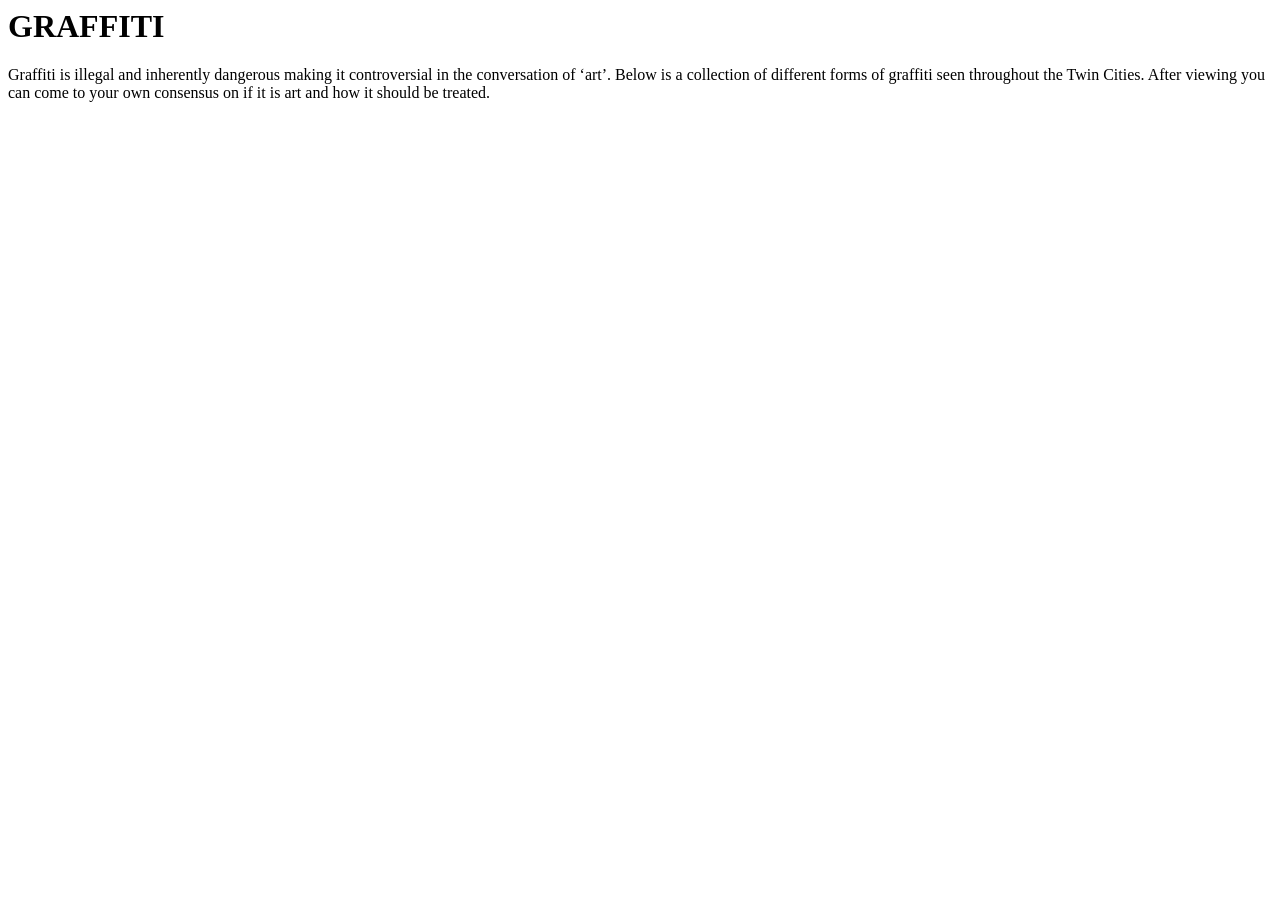
==== Graffiti.html @ 14308a3b "Adjusting title" ====
<html>
<head>
    <title>GRAFFITI</title>
    <link rel="stylepage" href="stylepage.css">
</head>
<body>
    <div>
        <h1>GRAFFITI</h1>
        <p>
            Graffiti is illegal and inherently dangerous making it controversial in the conversation of ‘art’. Below is a collection of different forms of graffiti seen throughout the Twin Cities. After viewing you can come to your own consensus on if it is art and how it should be treated.
        </p>
    </div>

</body>





</html>
---- stylepage.css ----
@font-face {
    font-family: Acumin;
    src: url(FONTS/AcuminVariableConcept.otf);
}

h1 {
    font-size: 450px;
    font-family: Acumin;
    font-variation-settings: 'wght' 900, 'wdth' 115, 'slnt' 0;
    text-align: center;
}

.homepagetitle {
    line-height: 350px;
    padding-top: 80px;
}
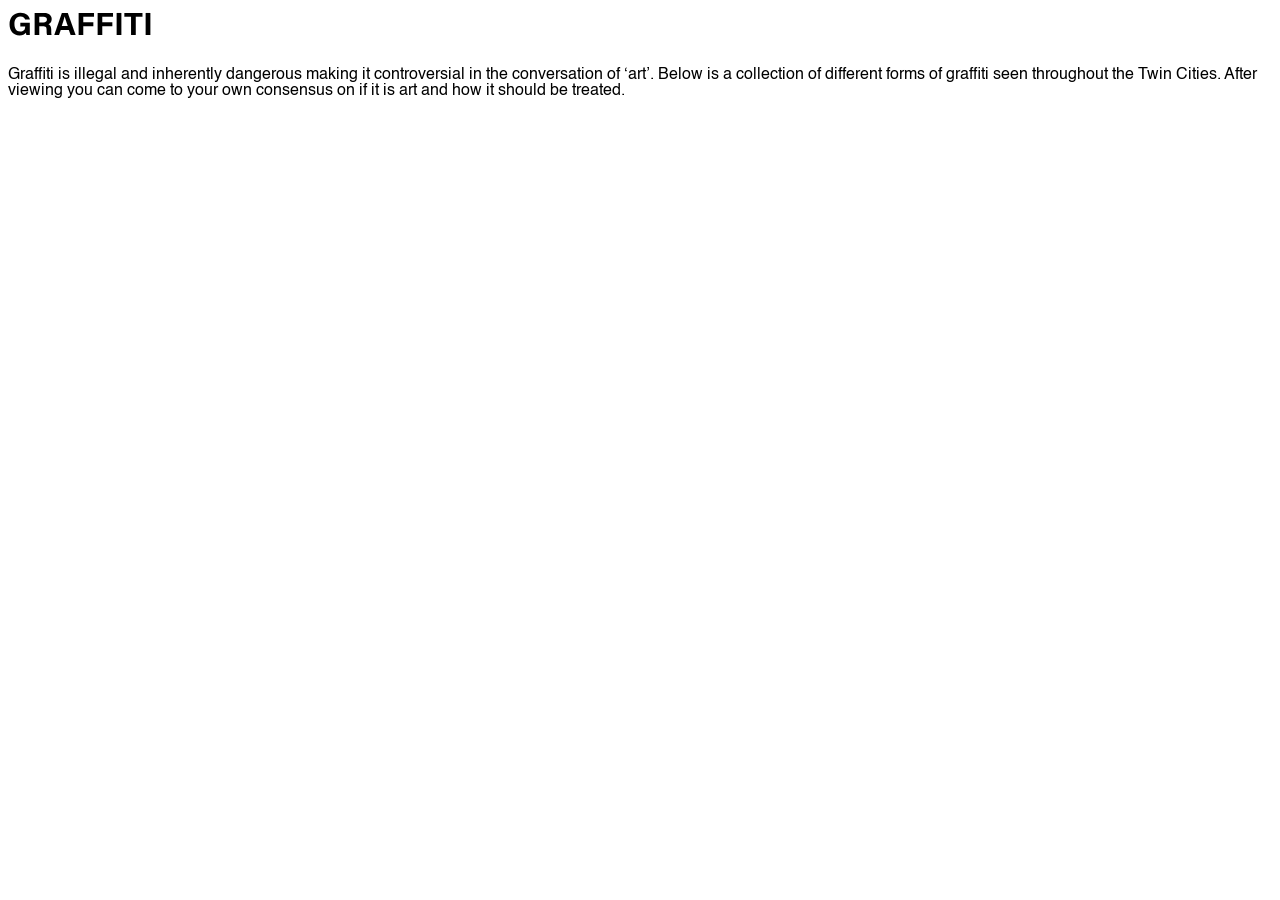
==== commit 8c237b03: "we're getting somewhere now, should probably start working on the other pages" ====
--- a/Graffiti.html
+++ b/Graffiti.html
@@ -1,7 +1,7 @@
 <html>
 <head>
     <title>GRAFFITI</title>
-    <link rel="stylepage" href="stylepage.css">
+    <link rel="stylesheet" href="stylepage.css">
 </head>
 <body>
     <div>
--- a/stylepage.css
+++ b/stylepage.css
@@ -3,14 +3,134 @@
     src: url(FONTS/AcuminVariableConcept.otf);
 }
 
-h1 {
-    font-size: 450px;
-    font-family: Acumin;
-    font-variation-settings: 'wght' 900, 'wdth' 115, 'slnt' 0;
-    text-align: center;
+@font-face {
+    font-family: Helvetica2;
+    src: url(FONTS/helvetica-255/Helvetica.ttf);
 }
 
+@font-face {
+    font-family: Helvetica3;
+    src: url(FONTS/helvetica-255/helvetica-light-587ebe5a59211.ttf);
+}
+
+
+
+
+body:hover{
+    cursor: default;
+}
+
+h1 {
+   font-family: Acumin; 
+}
 .homepagetitle {
     line-height: 350px;
     padding-top: 80px;
+    font-size: 450px;
+    font-variation-settings: 'wght' 900, 'wdth' 115, 'slnt' 0;
+    margin-left: 200px;
+    margin-right: 200px;
+    margin-bottom: -50px;
 }
+.cword:hover{
+    color: #A8E6CF;
+}
+.iword:hover{
+    color: #DCEDC1;
+}
+.tword:hover{
+    color: #FFD3B6;
+}
+.yword:hover{
+    color: #FFAAA5;
+}
+
+.artword2{
+    letter-spacing: 90px;
+}
+.aword:hover{
+    color: #A8E6CF;
+}
+.rword:hover{
+    color: #DCEDC1;
+}
+.tword2:hover{
+    color: #FFD3B6;
+}
+
+
+
+
+h2 {
+    font-family: Helvetica2;
+}
+.homepagelinks {
+    font-size: 60px;
+    letter-spacing: 10px;
+    display: flex;
+    justify-content: space-between;
+    margin-left: 250px;
+    margin-right: 190px;
+}
+.muralslink{
+    text-decoration-line: none;
+}
+.muralslink:hover{
+    color: #A8E6CF;
+}
+.graffitilink{
+    text-decoration-line: none;
+}
+.graffitilink:hover{
+    color: #FF8B94;
+}
+
+
+
+p {
+    font-family: Helvetica2;
+}
+.artword:hover{
+    color: #FFD3B6;
+    font-weight: bold;
+}
+.artword{
+    color: #DCEDC1;
+}
+.collectionword:hover{
+    color: #DCEDC1;
+    font-weight: bold;
+}
+.collectionword{
+    color: #A8E6CF;
+}
+.aroundword:hover{
+    color: #FFAAA5;
+    font-weight: bold;
+}
+.aroundword{
+    color: #FFD3B6;
+}
+.streetsword:hover{
+    color: #FF8B94;
+    font-weight: bold;
+}
+.streetsword{
+    color: #FFAAA5;
+}
+.twincitiesword:hover{
+    color: #A8E6CF;
+    font-weight: bold;
+}
+.twincitiesword{
+    color: #FF8B94;
+}
+.homepagetype {
+    text-align: center;
+    font-size: 80px;
+    max-width: 1000px;
+    letter-spacing: 5px;
+    margin-left: auto;
+    margin-right: auto;
+    padding-top: 200px;
+}
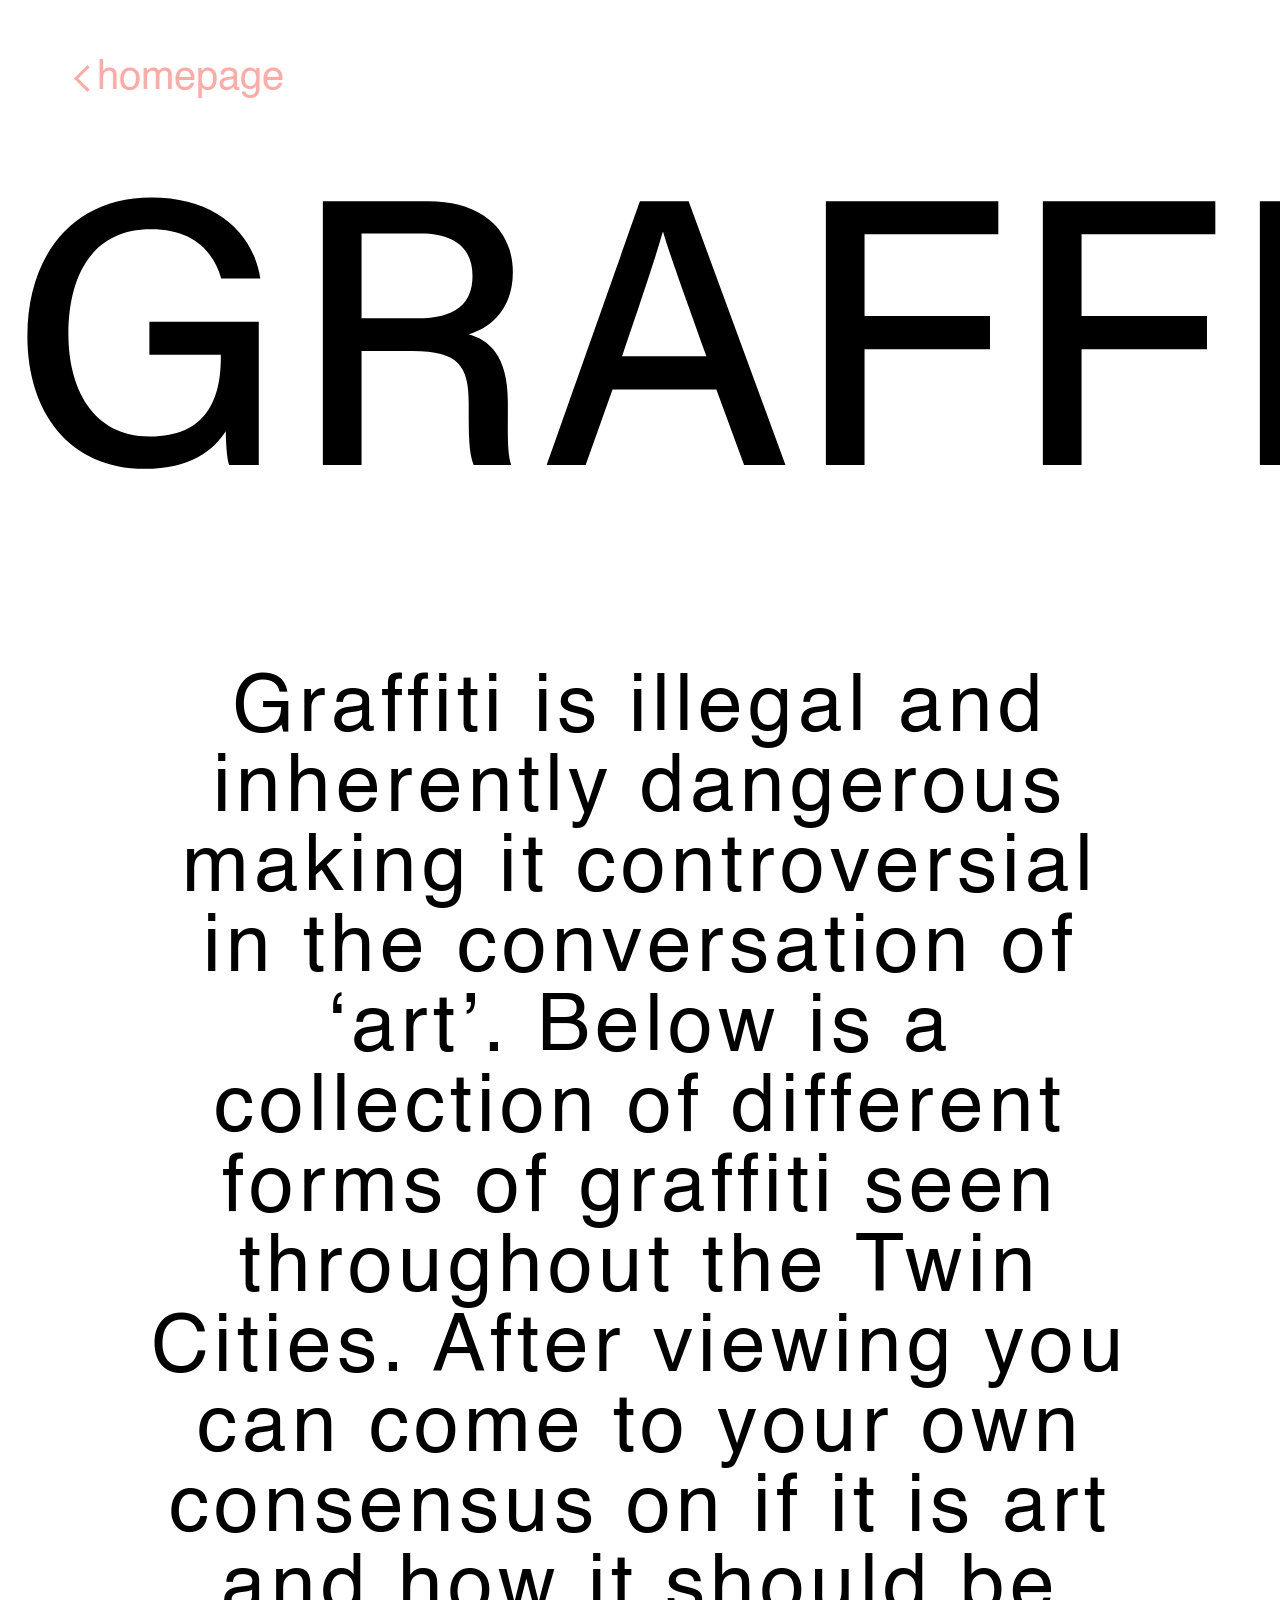
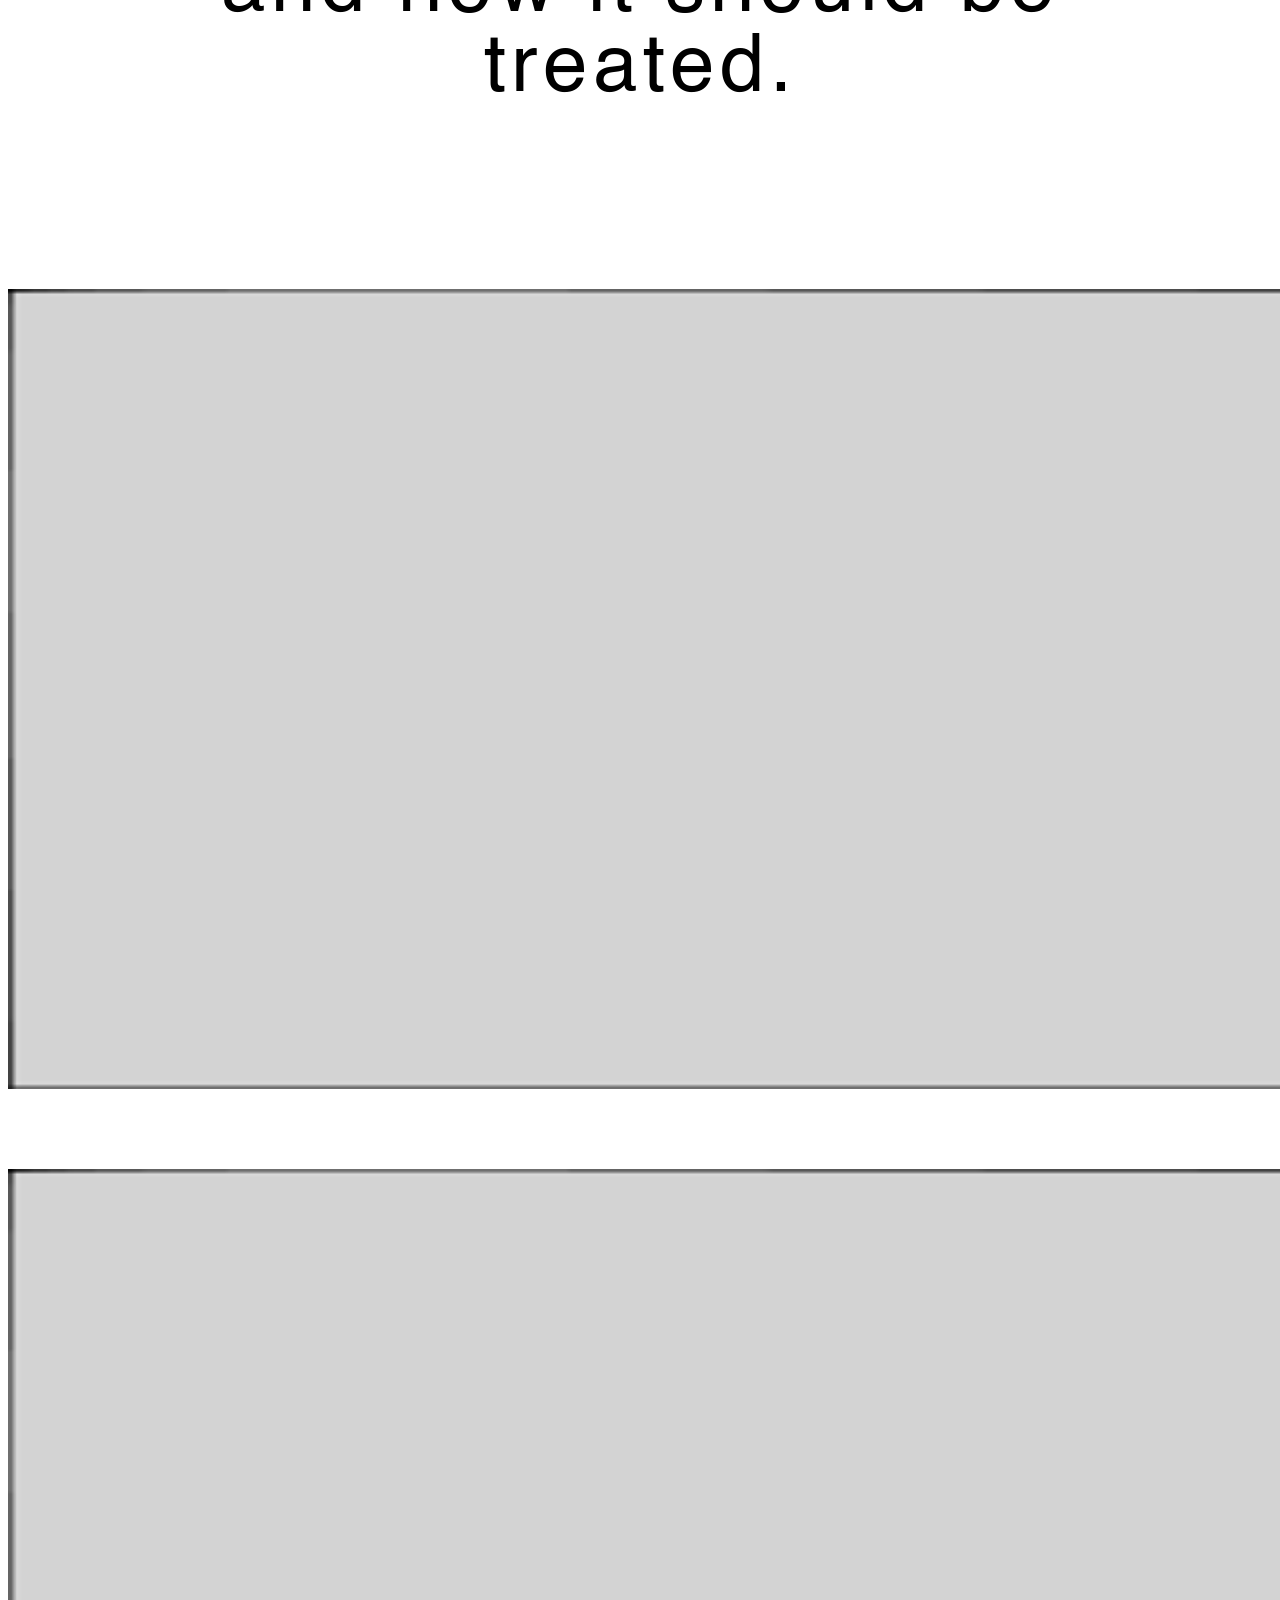
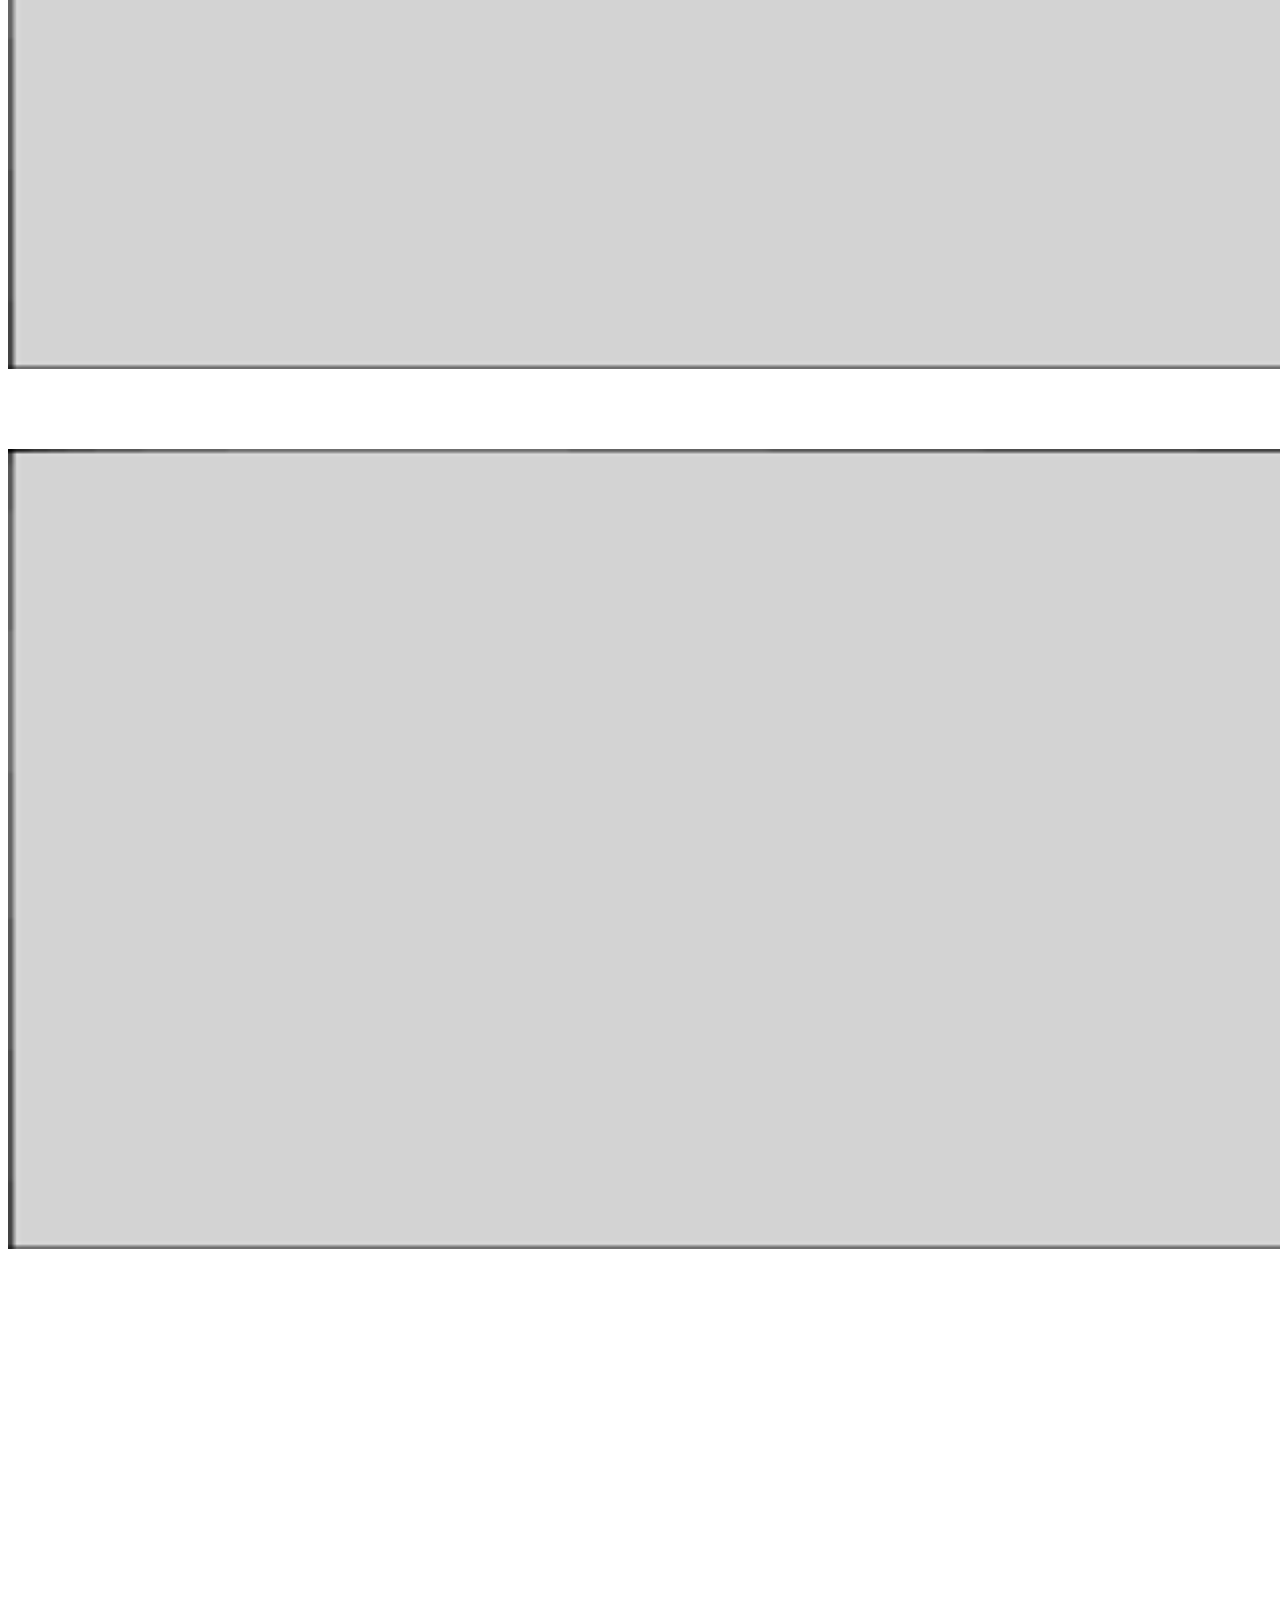
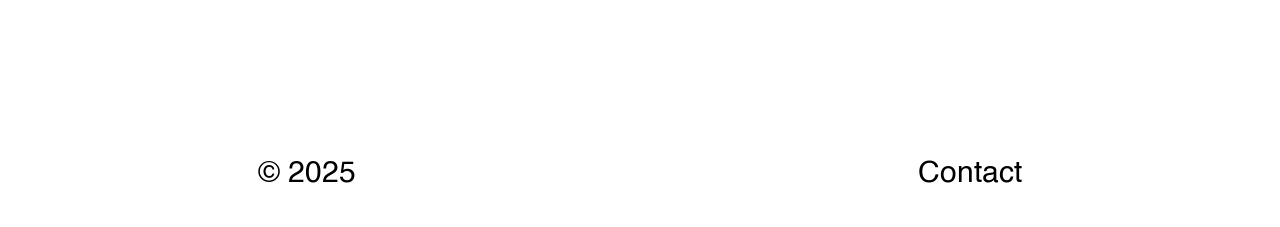
==== commit a32b0bcc: "creating the graffiti page" ====
--- a/Graffiti.html
+++ b/Graffiti.html
@@ -4,13 +4,32 @@
     <link rel="stylesheet" href="stylepage.css">
 </head>
 <body>
-    <div>
-        <h1>GRAFFITI</h1>
-        <p>
+    <section>
+        <di>
+            <a class="home" href="file:///Applications/Projects/2025%20Classes/INTERACTION%20DESIGN/WEBSITE%201/WEBSITE-1/Homepage.html"><i class="arrow"></i>homepage</a>
+        </di>
+        <div>
+            <h1 class="graffitititle">GRAFFITI</h1>
+        </div>
+        <div>
+            <p class="graffititext">
             Graffiti is illegal and inherently dangerous making it controversial in the conversation of ‘art’. Below is a collection of different forms of graffiti seen throughout the Twin Cities. After viewing you can come to your own consensus on if it is art and how it should be treated.
-        </p>
-    </div>
-
+            </p>
+        </div>
+    </section>
+    <section>
+        <div>
+            <img class="graffitiimage" src="MURAL ASSESTS/placeholder_image.png" alt="placeholder_image">
+        </div>
+        <div>
+            <img class="graffitiimage" src="MURAL ASSESTS/placeholder_image.png" alt="placeholder_image">
+        </div><div>
+            <img class="graffitiimage" src="MURAL ASSESTS/placeholder_image.png" alt="placeholder_image">
+        </div>
+    </section>
+    <footer>
+        <p>© 2025</p><a class="footerlink" href="mailto:coll1444@d.umn.edu">Contact</a>
+    </footer>
 </body>
 
 
--- a/stylepage.css
+++ b/stylepage.css
@@ -19,6 +19,21 @@
 body:hover{
     cursor: default;
 }
+.bodyimage{
+    background-image: url(OTHER\ ASSESTS/skyline.svg);
+    background-repeat: no-repeat;
+    background-position: center;
+    background-attachment: fixed;
+    background-size:cover;
+    opacity: 90%;
+}
+
+.muralssection{
+    padding-top: 0px;
+}
+
+
+
 
 h1 {
    font-family: Acumin; 
@@ -59,6 +74,25 @@
 }
 
 
+.muralstitle{
+    font-size: 400px;
+    font-variation-settings: 'wght'500;
+    text-align: center;
+    margin-top: 50px;
+    margin-bottom: -15px;
+}
+
+.graffitititle{
+    font-size: 380px;
+    font-variation-settings: 'wght'500;
+    text-align: center;
+    margin-top: 50px;
+    margin-bottom: -15px;
+}
+
+
+
+
 
 
 h2 {
@@ -74,12 +108,14 @@
 }
 .muralslink{
     text-decoration-line: none;
+    color: black;
 }
 .muralslink:hover{
     color: #A8E6CF;
 }
 .graffitilink{
     text-decoration-line: none;
+    color: black;
 }
 .graffitilink:hover{
     color: #FF8B94;
@@ -134,3 +170,125 @@
     margin-right: auto;
     padding-top: 200px;
 }
+
+
+.muralstext{
+    text-align: center;
+    font-size: 80px;
+    max-width: 1000px;
+    letter-spacing: 5px;
+    margin-left: auto;
+    margin-right: auto;
+    padding-bottom: 100px;
+}
+
+.graffititext{
+    text-align: center;
+    font-size: 80px;
+    max-width: 1000px;
+    letter-spacing: 5px;
+    margin-left: auto;
+    margin-right: auto;
+    padding-bottom: 100px;
+}
+
+
+
+
+footer{
+    font-family: Helvetic2;
+    display: flex;
+    justify-content: space-between;
+    font-size: 30px;
+    margin-left: 250px;
+    margin-right: 250px;
+    padding-top: 400px;
+    padding-bottom: -10px;
+    align-items: baseline;
+}
+
+a{
+    font-family: Helvetica2;
+}
+
+
+.footerlink{
+    text-decoration: none;
+    color: black;
+}
+.footerlink:hover{
+    color: #FF8B94;
+    font-weight: bolder;
+}
+
+.home{
+    text-decoration: none;
+    color: #FFAAA5;
+    margin-left: 70px;
+    padding-top: 50px;
+    font-size: 40px;
+    display: flex;
+    align-items: center;
+}
+.home:hover{
+    color: #A8E6CF;
+    font-weight: bold;
+}
+
+.arrow {
+    border: solid #FFAAA5;
+    border-width: 0 3px 3px 0;
+    display:inline-block;
+    padding: 8px;
+    transform: rotate(135deg);
+    -webkit-transform: rotate(135deg);
+  }
+  .arrow:hover{
+    color: #A8E6CF;
+  }
+
+
+
+
+.muralimage1{
+    width: 787.5px;
+    height: 787.5px;
+    margin-left: 70px;
+  }
+
+.graffitiimage{
+    width: 1300px;
+    height: 800px;
+    margin-left: auto;
+    margin-right: auto;
+    display: block;
+    padding-bottom: 80px;
+}
+
+
+
+.muralslayout{
+    display: flex;
+    gap: 200px;
+    align-items: center;
+    margin-bottom: 0px;
+    padding-top: 0px;
+}
+.muraltext1{
+    font-size: 40px;
+}
+.muraltext2{
+    font-size: 40px;
+    margin-left: 300px;
+}
+.muralimage2{
+    width: 787.5px;
+    height: 787.5px;
+  }
+  .muralslayout2{
+    display: flex;
+    gap: 400px;
+    align-items: center;
+    margin-bottom: 50px;
+    padding-top: 50px;
+}
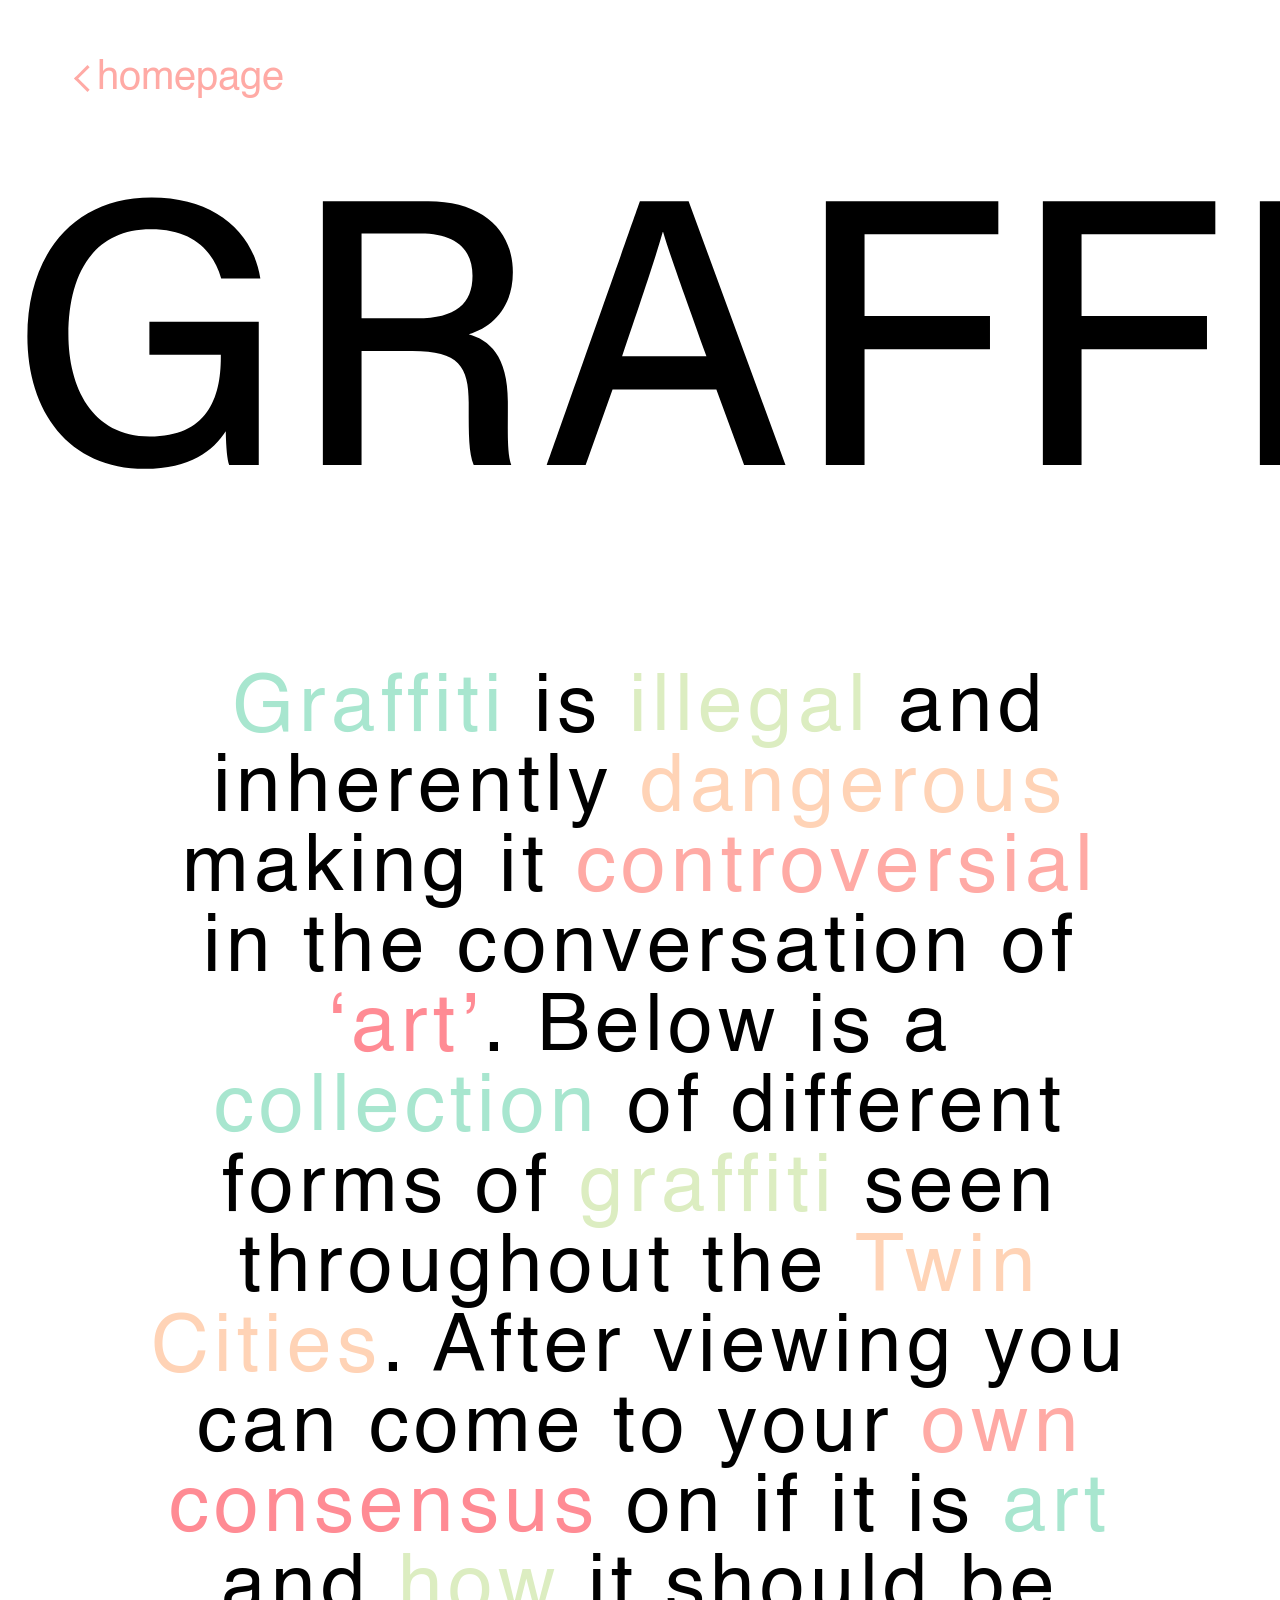
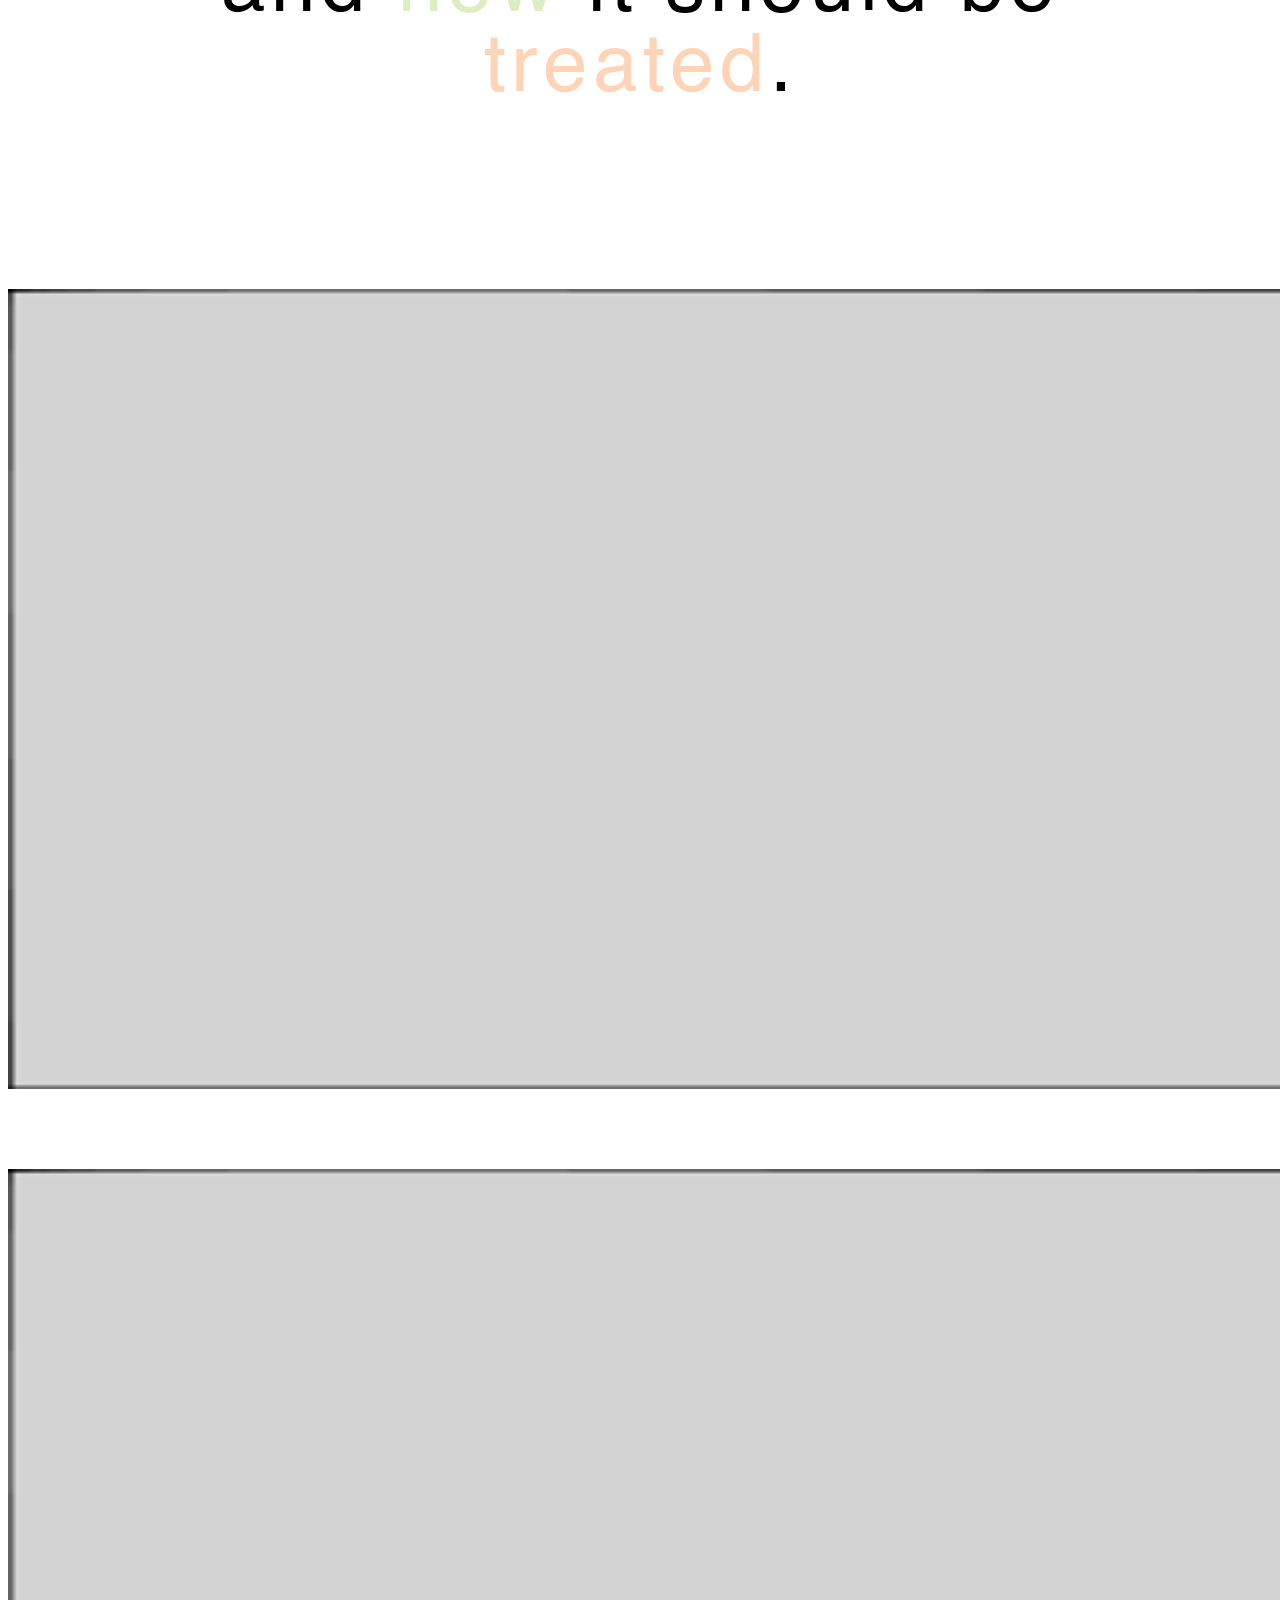
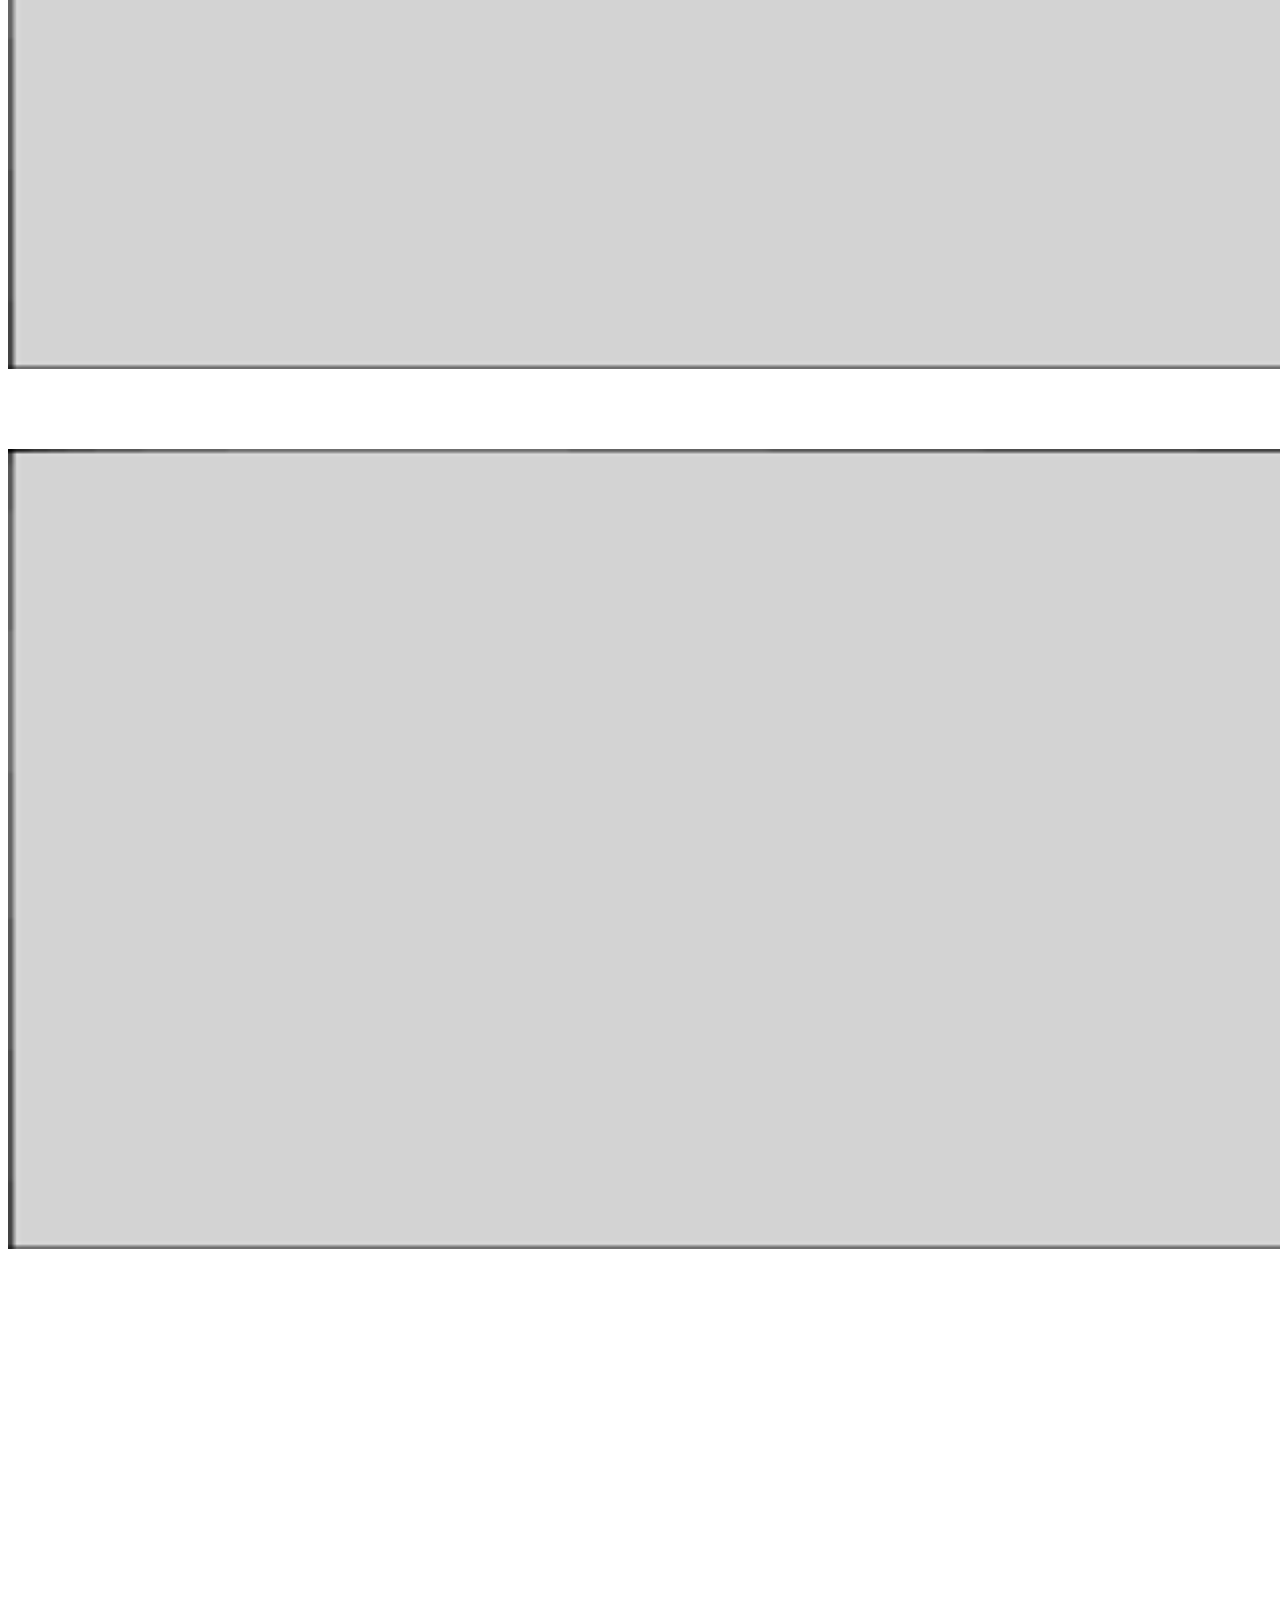
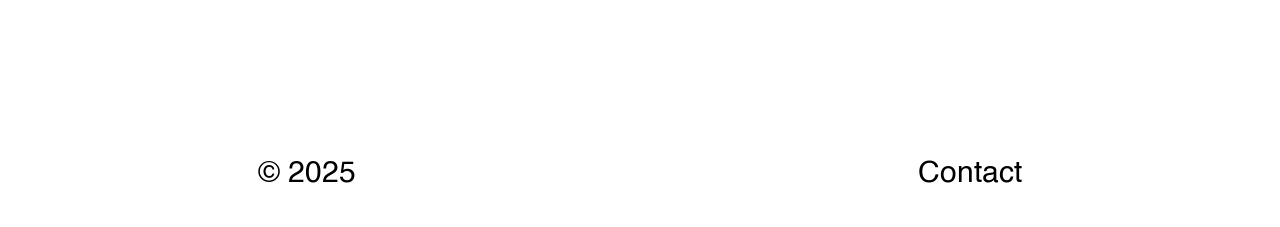
==== commit 52899899: "Effects adding text effects to mural and graffiti pages" ====
--- a/Graffiti.html
+++ b/Graffiti.html
@@ -9,11 +9,11 @@
             <a class="home" href="file:///Applications/Projects/2025%20Classes/INTERACTION%20DESIGN/WEBSITE%201/WEBSITE-1/Homepage.html"><i class="arrow"></i>homepage</a>
         </di>
         <div>
-            <h1 class="graffitititle">GRAFFITI</h1>
+            <h1 class="graffitititle"><span class="Gletter2">G</span><span class="Rletter2">R</span><span class="Aletter2">A</span><span class="Fletter2">F</span><span class="Fletter3">F</span><span class="Iletter2">I</span><span class="Tletter2">T</span><span class="Iletter3">I</span></h1>
         </div>
         <div>
             <p class="graffititext">
-            Graffiti is illegal and inherently dangerous making it controversial in the conversation of ‘art’. Below is a collection of different forms of graffiti seen throughout the Twin Cities. After viewing you can come to your own consensus on if it is art and how it should be treated.
+            <span class="graffitiword">Graffiti</span> is <span class="illegalword">illegal</span> and inherently <span class="dangerousword">dangerous</span> making it <span class="controversialword">controversial</span> in the conversation of <span class="artword3">‘art’</span>. Below is a <span class="collectionword2">collection</span> of different forms of <span class="graffitiword2">graffiti</span> seen throughout the <span class="tiwncitiesword3">Twin Cities</span>. After viewing you can come to your <span class="ownword">own</span> <span class="consensusword">consensus</span> on if it is <span class="artword4">art</span> and <span class="howword">how</span> it should be <span class="treatedword">treated</span>.
             </p>
         </div>
     </section>
--- a/stylepage.css
+++ b/stylepage.css
@@ -81,6 +81,24 @@
     margin-top: 50px;
     margin-bottom: -15px;
 }
+.Mletter:hover{
+    color: #A8E6CF;
+}
+.Uletter:hover{
+    color: #DCEDC1;
+}
+.Rletter:hover{
+    color: #FFD3B6;
+}
+.Aletter:hover{
+    color: #FFAAA5;
+}
+.Lletter:hover{
+    color: #FF8B94;
+}
+.Sletter:hover{
+    color: #A8E6CF;
+}
 
 .graffitititle{
     font-size: 380px;
@@ -88,6 +106,30 @@
     text-align: center;
     margin-top: 50px;
     margin-bottom: -15px;
+}
+.Gletter2:hover{
+    color: #A8E6CF;
+}
+.Rletter2:hover{
+    color: #DCEDC1;
+}
+.Aletter2:hover{
+    color: #FFD3B6;
+}
+.Fletter2:hover{
+    color: #FFAAA5;
+}
+.Fletter3:hover{
+    color: #FF8B94;
+}
+.Iletter2:hover{
+    color: #A8E6CF;
+}
+.Tletter2:hover{
+    color: #DCEDC1;
+}
+.Iletter3:hover{
+    color: #FFD3B6;
 }
 
 
@@ -181,6 +223,42 @@
     margin-right: auto;
     padding-bottom: 100px;
 }
+.tiwncitiesword2{
+    color: #A8E6CF;
+}
+.tiwncitiesword2:hover{
+    color: #DCEDC1;
+    font-weight: bold;
+}
+.fullword{
+    color: #DCEDC1;
+}
+.fullword:hover{
+    color: #FFD3B6;
+    font-weight: bold;
+}
+.muralsword{
+    color: #FFD3B6;
+}
+.muralsword:hover{
+    color: #FFAAA5;
+    font-weight: bold;
+}.diverseword{
+    color: #FFAAA5;
+}
+.diverseword:hover{
+    color: #FF8B94;
+    font-weight: bold;
+}.communitiesword{
+    color: #FF8B94;
+}
+.communitiesword:hover{
+    color: #A8E6CF;
+    font-weight: bold;
+}
+
+
+
 
 .graffititext{
     text-align: center;
@@ -190,6 +268,86 @@
     margin-left: auto;
     margin-right: auto;
     padding-bottom: 100px;
+}
+.graffitiword {
+    color: #A8E6CF;
+}
+.graffitiword:hover {
+    color: #DCEDC1;
+    font-weight: bold;
+}
+.illegalword {
+    color: #DCEDC1;
+}
+.illegalword:hover {
+    color: #FFD3B6;
+    font-weight: bold;
+}.dangerousword {
+    color: #FFD3B6;
+}
+.dangerousword:hover {
+    color: #FFAAA5;
+    font-weight: bold;
+}.controversialword {
+    color: #FFAAA5;
+}
+.controversialword:hover {
+    color: #FF8B94;
+    font-weight: bold;
+}.artword3 {
+    color: #FF8B94;
+}
+.artword3:hover {
+    color: #A8E6CF;
+    font-weight: bold;
+}.collectionword2 {
+    color: #A8E6CF;
+}
+.collectionword2:hover {
+    color: #DCEDC1;
+    font-weight: bold;
+}.graffitiword2 {
+    color: #DCEDC1;
+}
+.graffitiword2:hover {
+    color: #FFD3B6;
+    font-weight: bold;
+}.tiwncitiesword3 {
+    color: #FFD3B6;
+}
+.tiwncitiesword3:hover {
+    color: #FFAAA5;
+    font-weight: bold;
+}.ownword {
+    color: #FFAAA5;
+}
+.ownword:hover {
+    color: #FF8B94;
+    font-weight: bold;
+}.consensusword {
+    color: #FF8B94;
+}
+.consensusword:hover {
+    color: #A8E6CF;
+    font-weight: bold;
+}.artword4 {
+    color: #A8E6CF;
+}
+.artword4:hover {
+    color: #DCEDC1;
+    font-weight: bold;
+}.howword {
+    color: #DCEDC1;
+}
+.howword:hover {
+    color: #FFD3B6;
+    font-weight: bold;
+}.treatedword {
+    color: #FFD3B6;
+}
+.treatedword:hover {
+    color: #FFAAA5;
+    font-weight: bold;
 }
 
 
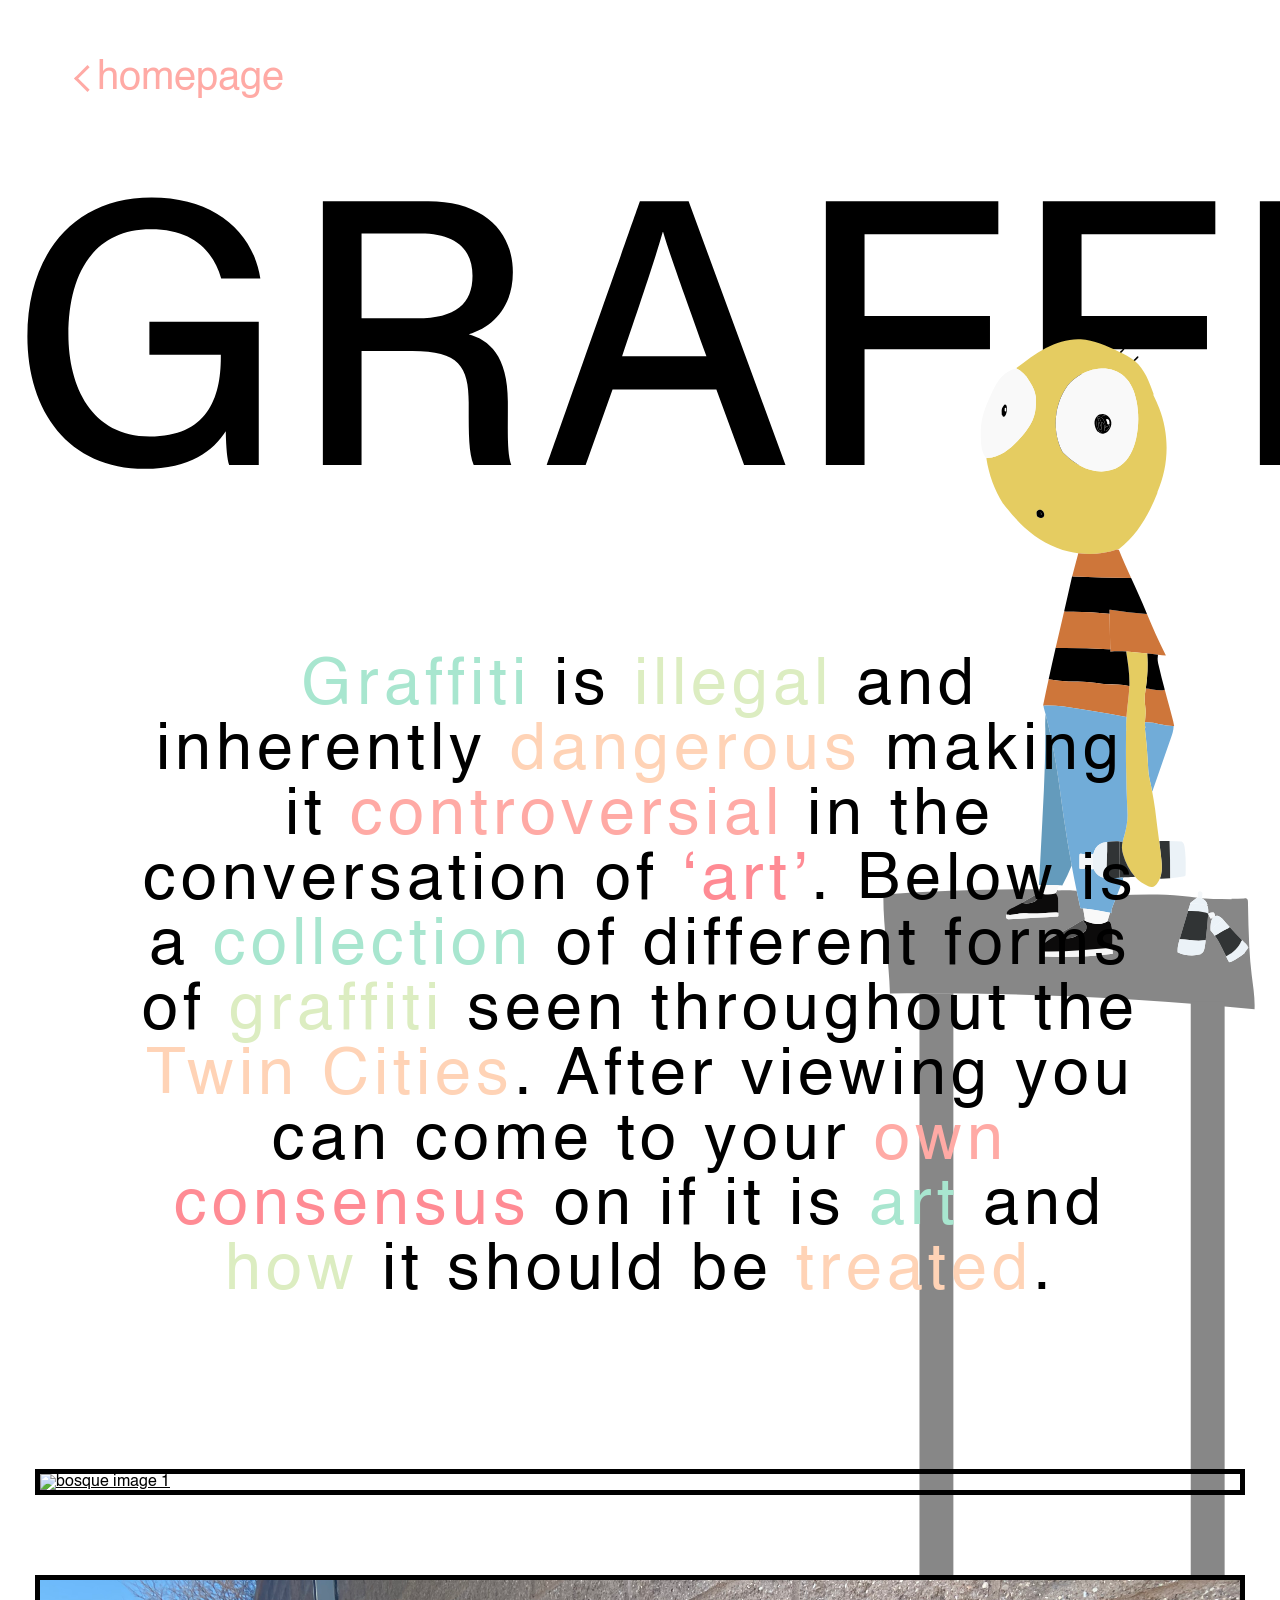
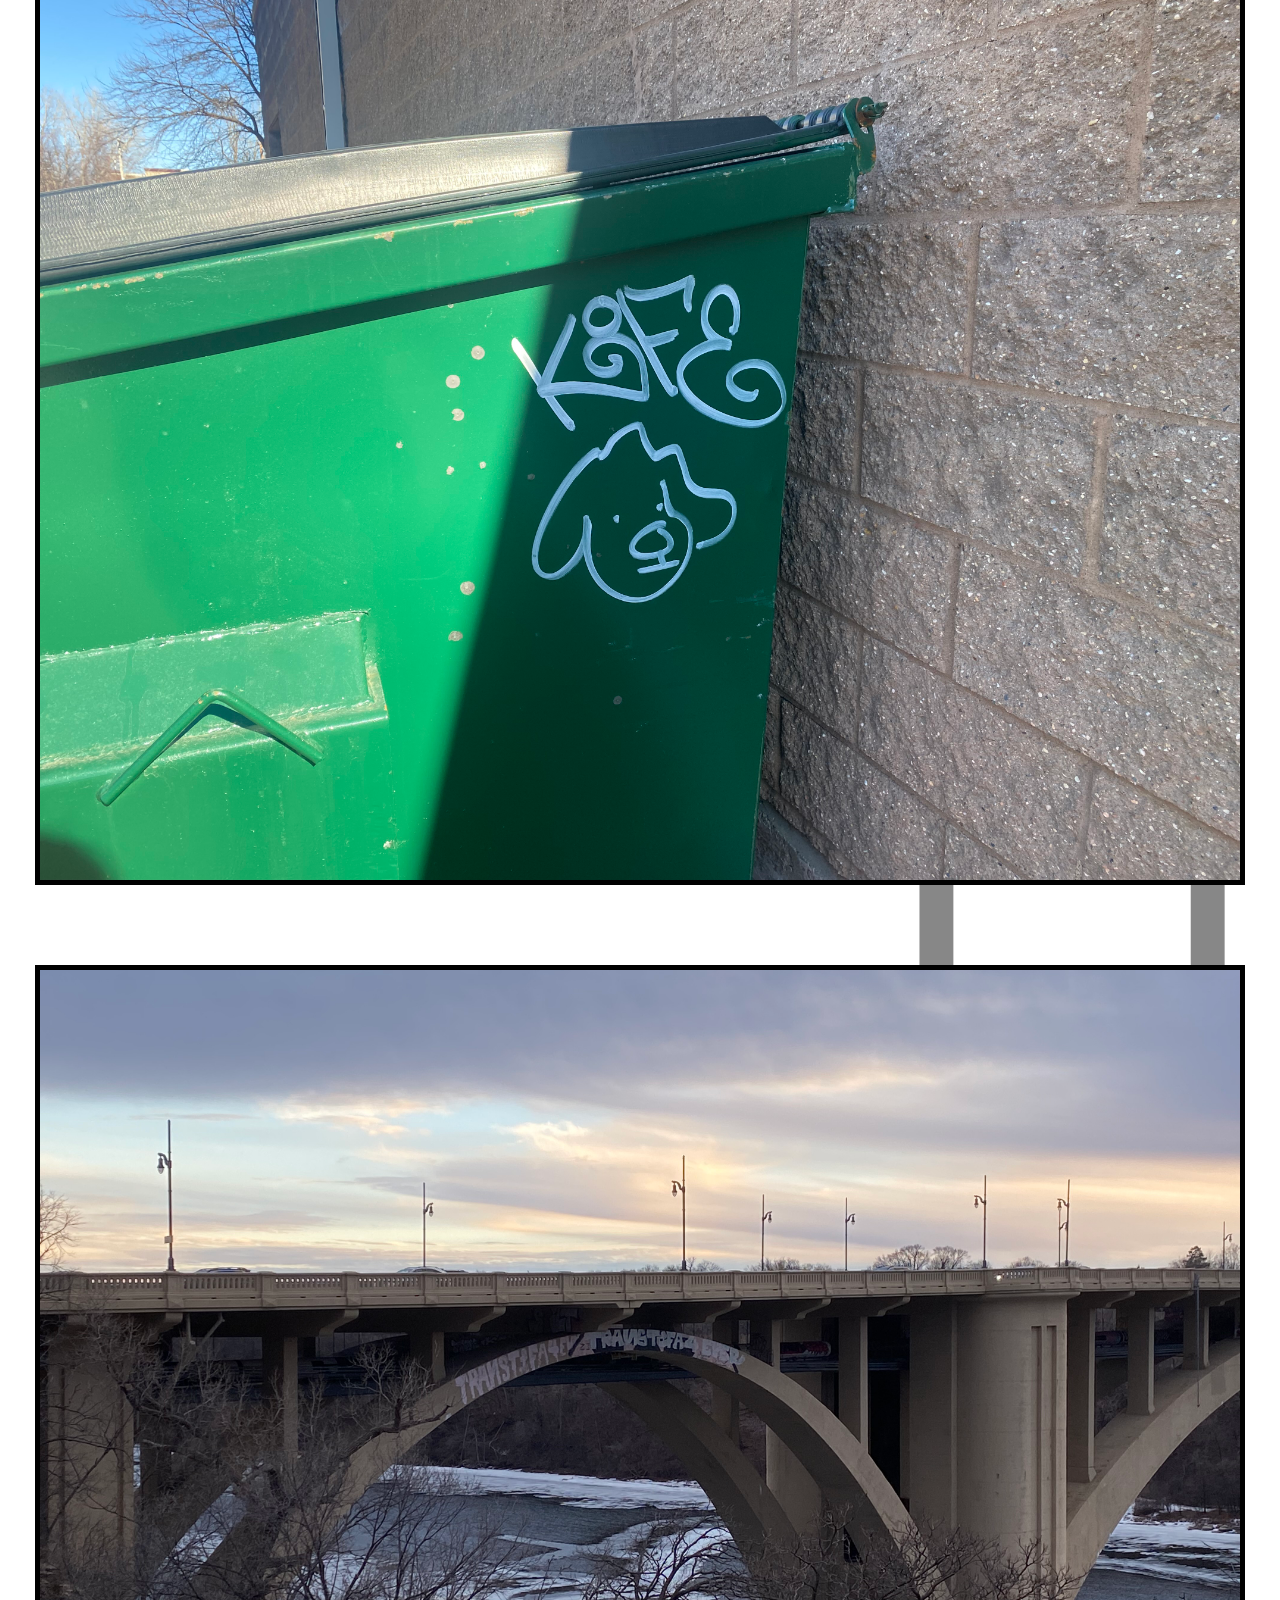
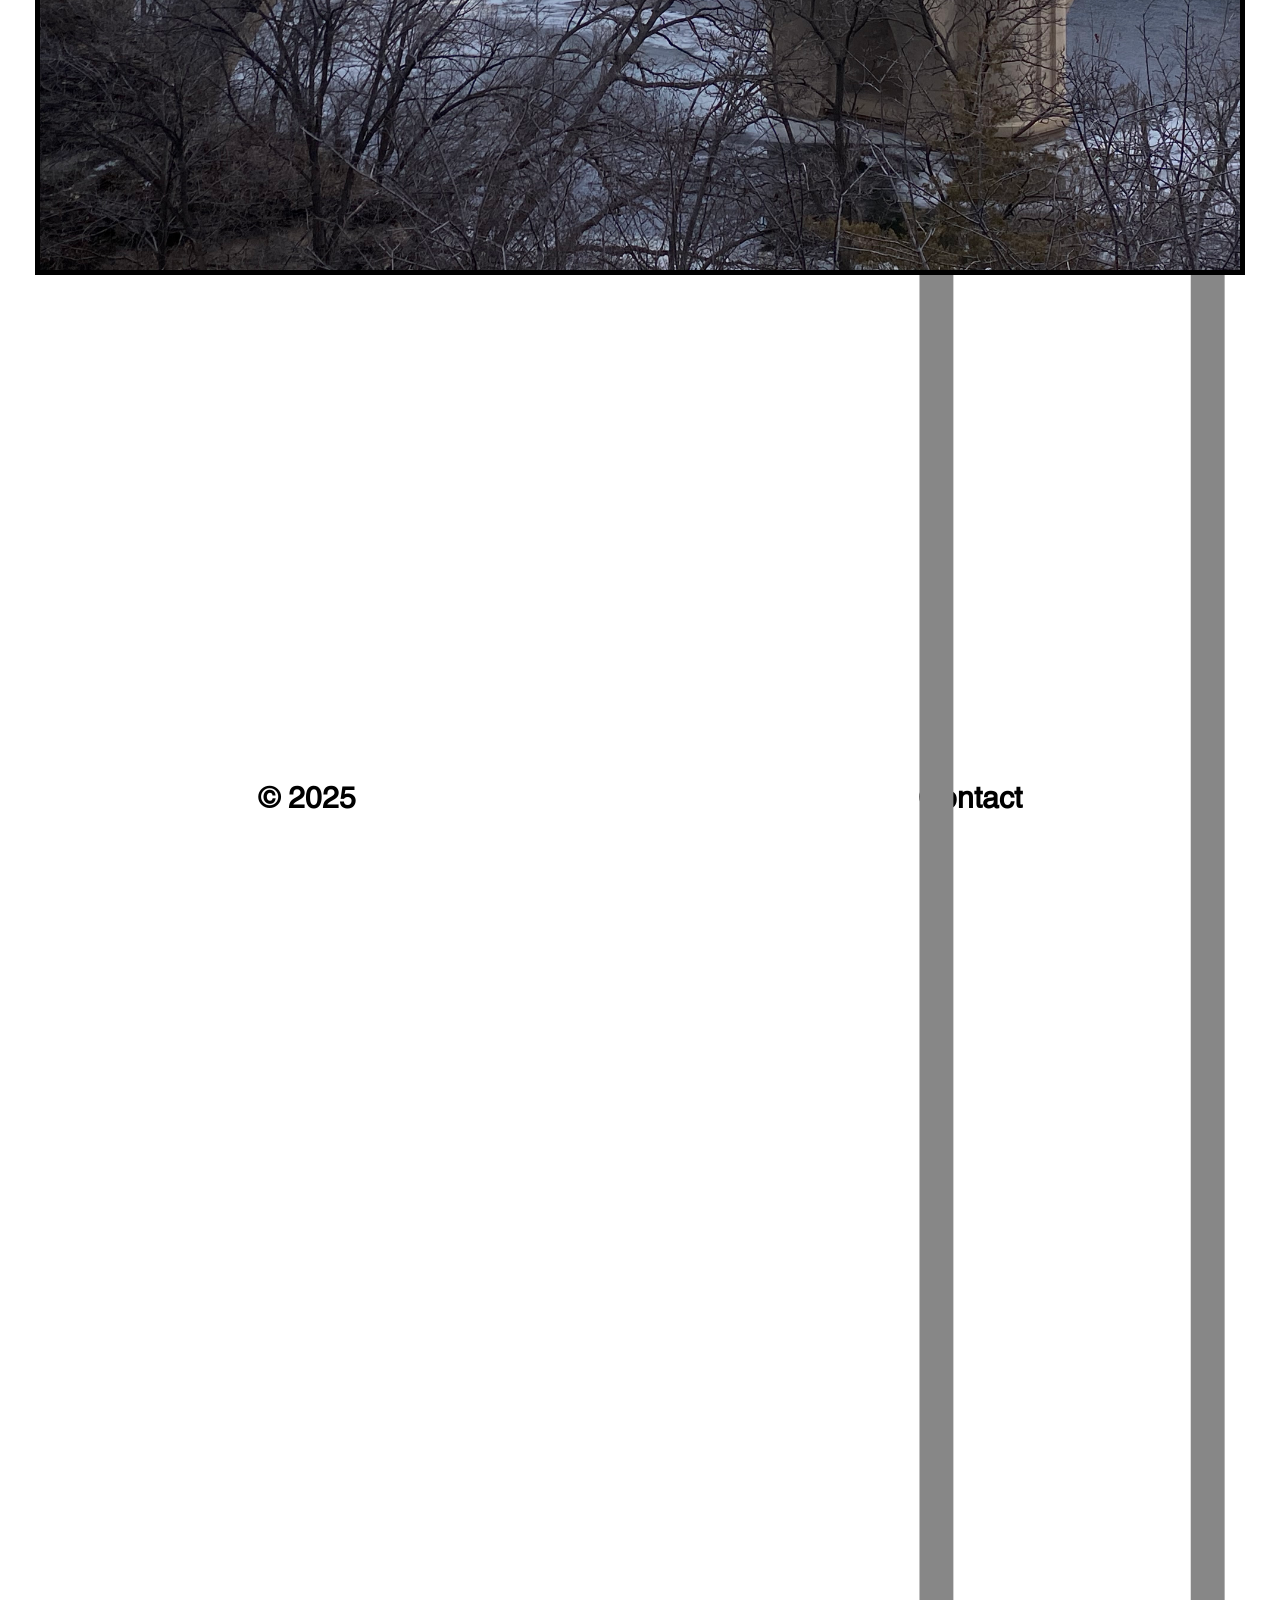
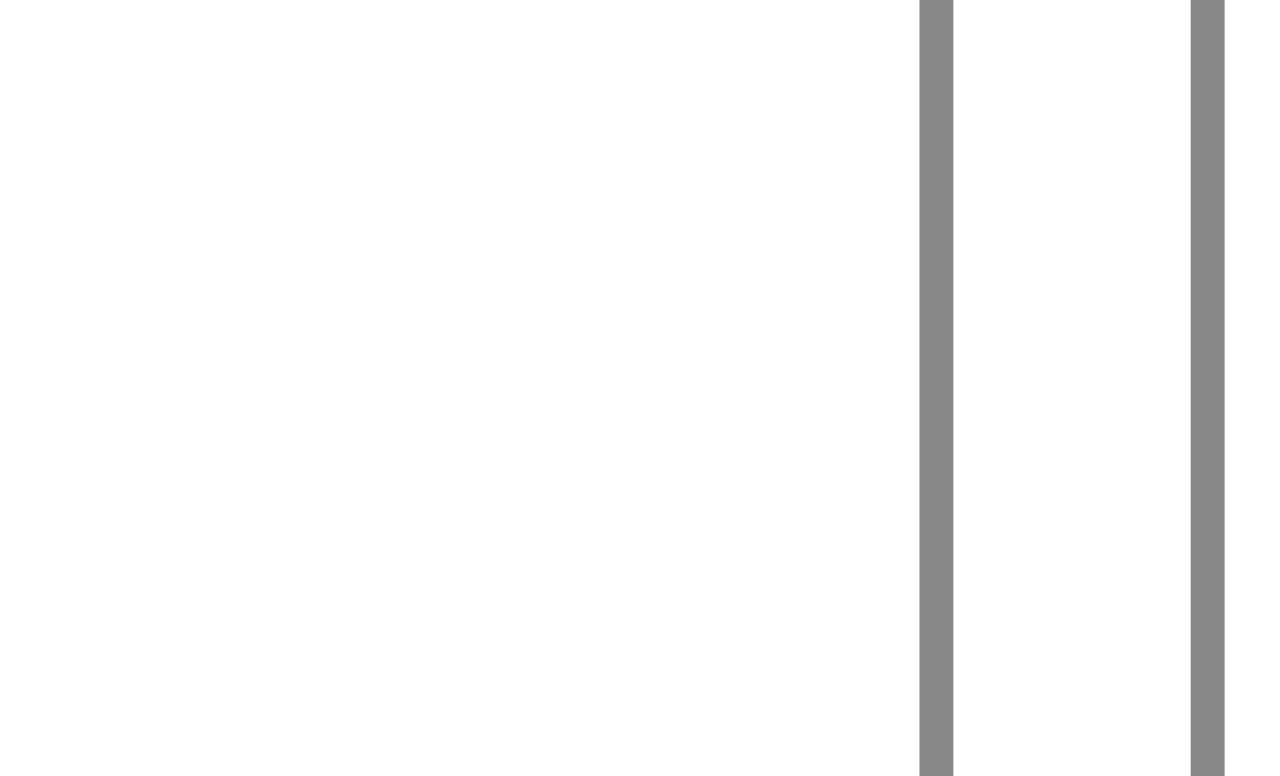
==== commit 62bc9c8a: "Adding background to graffiti page" ====
--- a/Graffiti.html
+++ b/Graffiti.html
@@ -8,23 +8,24 @@
         <di>
             <a class="home" href="file:///Applications/Projects/2025%20Classes/INTERACTION%20DESIGN/WEBSITE%201/WEBSITE-1/Homepage.html"><i class="arrow"></i>homepage</a>
         </di>
+        <img class="graffitiguy" src="GRAFFITI ASSETS/graffitibackground.svg" alt="graffitiguy">
         <div>
             <h1 class="graffitititle"><span class="Gletter2">G</span><span class="Rletter2">R</span><span class="Aletter2">A</span><span class="Fletter2">F</span><span class="Fletter3">F</span><span class="Iletter2">I</span><span class="Tletter2">T</span><span class="Iletter3">I</span></h1>
         </div>
-        <div>
+        <div class="graffititext2">
             <p class="graffititext">
             <span class="graffitiword">Graffiti</span> is <span class="illegalword">illegal</span> and inherently <span class="dangerousword">dangerous</span> making it <span class="controversialword">controversial</span> in the conversation of <span class="artword3">‘art’</span>. Below is a <span class="collectionword2">collection</span> of different forms of <span class="graffitiword2">graffiti</span> seen throughout the <span class="tiwncitiesword3">Twin Cities</span>. After viewing you can come to your <span class="ownword">own</span> <span class="consensusword">consensus</span> on if it is <span class="artword4">art</span> and <span class="howword">how</span> it should be <span class="treatedword">treated</span>.
             </p>
         </div>
     </section>
-    <section>
+    <section class="graffititext2">
         <div>
-            <img class="graffitiimage" src="MURAL ASSESTS/placeholder_image.png" alt="placeholder_image">
+            <a class="imagelink" href="Bosque.html"><img class="graffitiimage" src="GRAFFITI ASSETS/bosque1.png" alt="bosque image 1"></a>
         </div>
         <div>
-            <img class="graffitiimage" src="MURAL ASSESTS/placeholder_image.png" alt="placeholder_image">
+            <img class="graffitiimage" src="GRAFFITI ASSETS/graffitiimage2.jpeg" alt="placeholder_image">
         </div><div>
-            <img class="graffitiimage" src="MURAL ASSESTS/placeholder_image.png" alt="placeholder_image">
+            <img class="graffitiimage" src="GRAFFITI ASSETS/graffitiimage3.jpeg" alt="placeholder_image">
         </div>
     </section>
     <footer>
--- a/stylepage.css
+++ b/stylepage.css
@@ -26,6 +26,19 @@
     background-attachment: fixed;
     background-size:cover;
     opacity: 90%;
+}
+.muralbackground{
+    background-image: url(MURAL\ ASSESTS/muralbackground3.svg);
+    background-repeat: no-repeat;
+    background-position: center;
+    background-size:cover;
+    opacity: 100%;
+}
+.graffitiguy{
+    position: absolute;
+}
+.graffititext2{
+    position: relative;
 }
 
 .muralssection{
@@ -80,6 +93,7 @@
     text-align: center;
     margin-top: 50px;
     margin-bottom: -15px;
+    opacity: 90%;
 }
 .Mletter:hover{
     color: #A8E6CF;
@@ -222,6 +236,7 @@
     margin-left: auto;
     margin-right: auto;
     padding-bottom: 100px;
+    opacity: 90%;
 }
 .tiwncitiesword2{
     color: #A8E6CF;
@@ -262,7 +277,7 @@
 
 .graffititext{
     text-align: center;
-    font-size: 80px;
+    font-size: 65px;
     max-width: 1000px;
     letter-spacing: 5px;
     margin-left: auto;
@@ -363,6 +378,7 @@
     padding-top: 400px;
     padding-bottom: -10px;
     align-items: baseline;
+    font-weight: bold;
 }
 
 a{
@@ -415,12 +431,20 @@
   }
 
 .graffitiimage{
-    width: 1300px;
-    height: 800px;
+    size: 100%;
+    max-width: 1200px;
     margin-left: auto;
     margin-right: auto;
     display: block;
-    padding-bottom: 80px;
+    margin-bottom: 80px;
+    border: solid;
+    border-width: 5px;
+}
+.imagelink{
+    color: black;
+}
+.imagelink:hover{
+    color: #A8E6CF;
 }
 
 
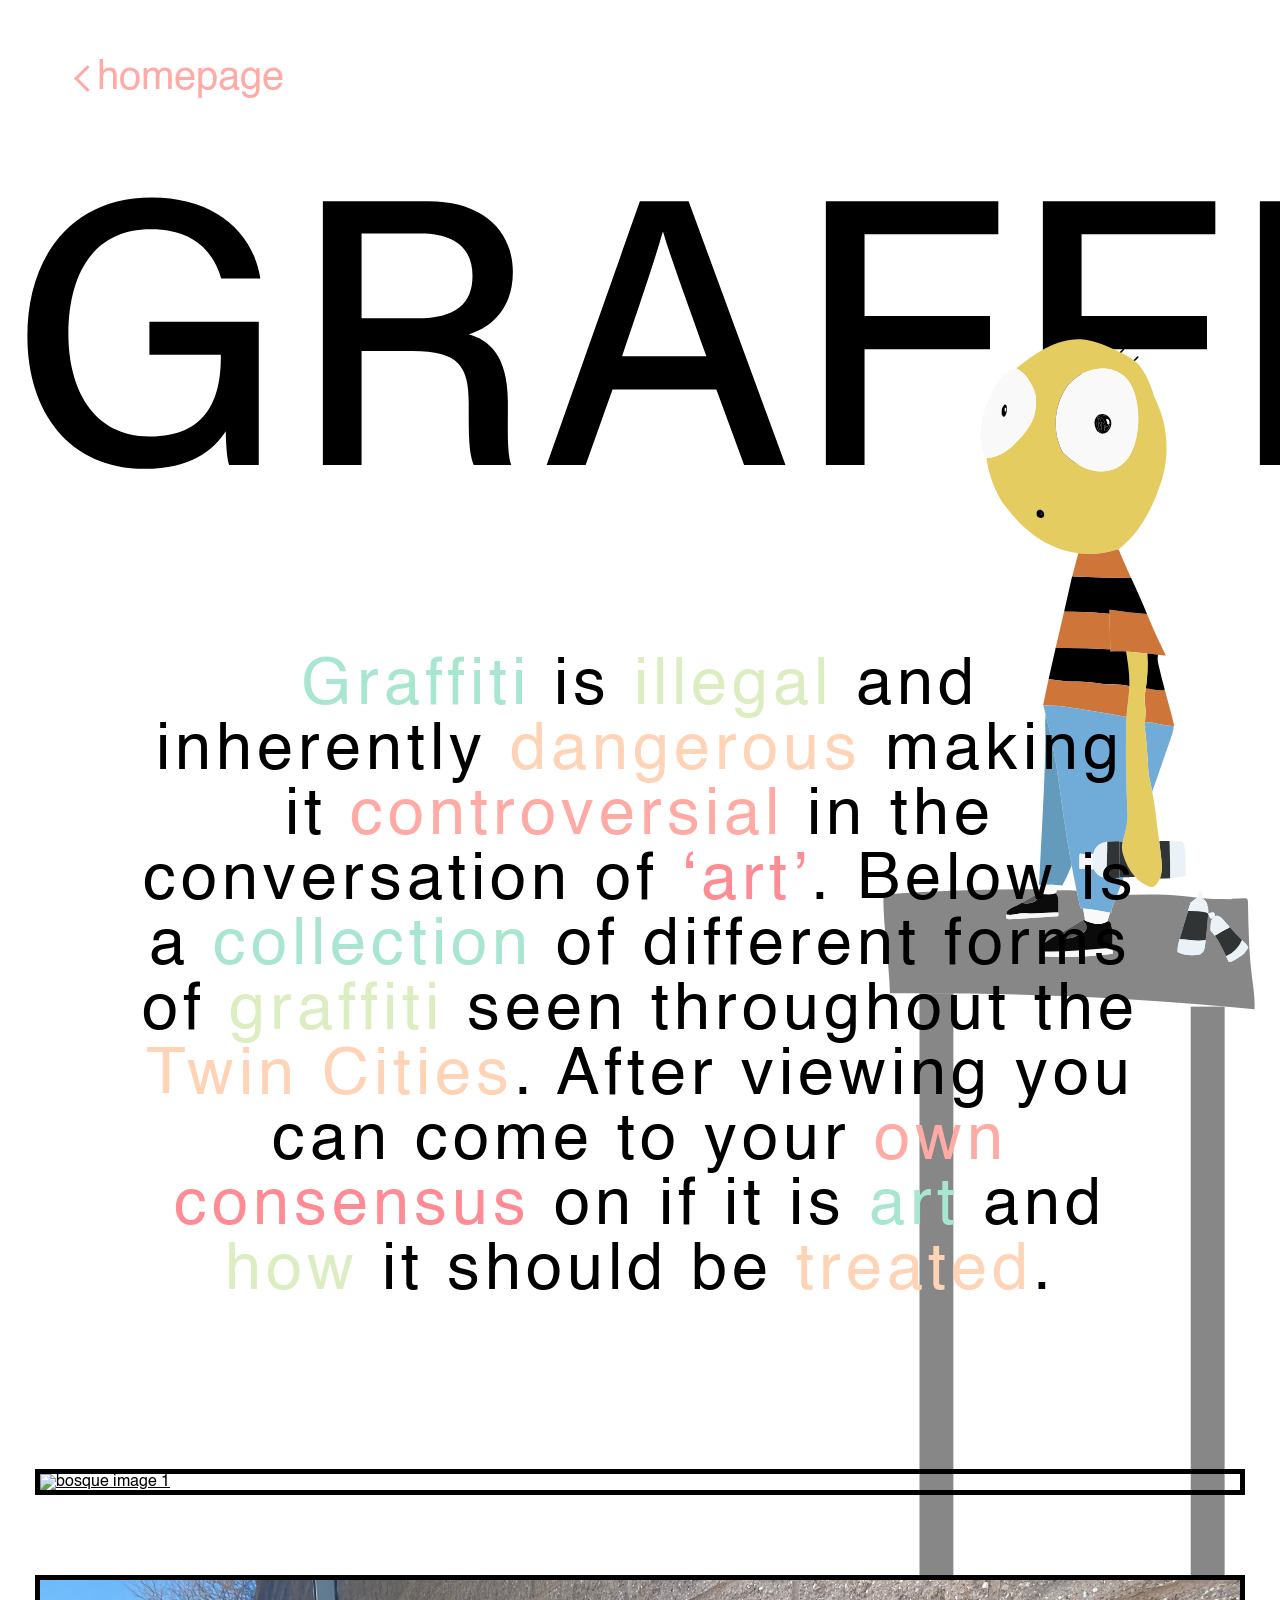
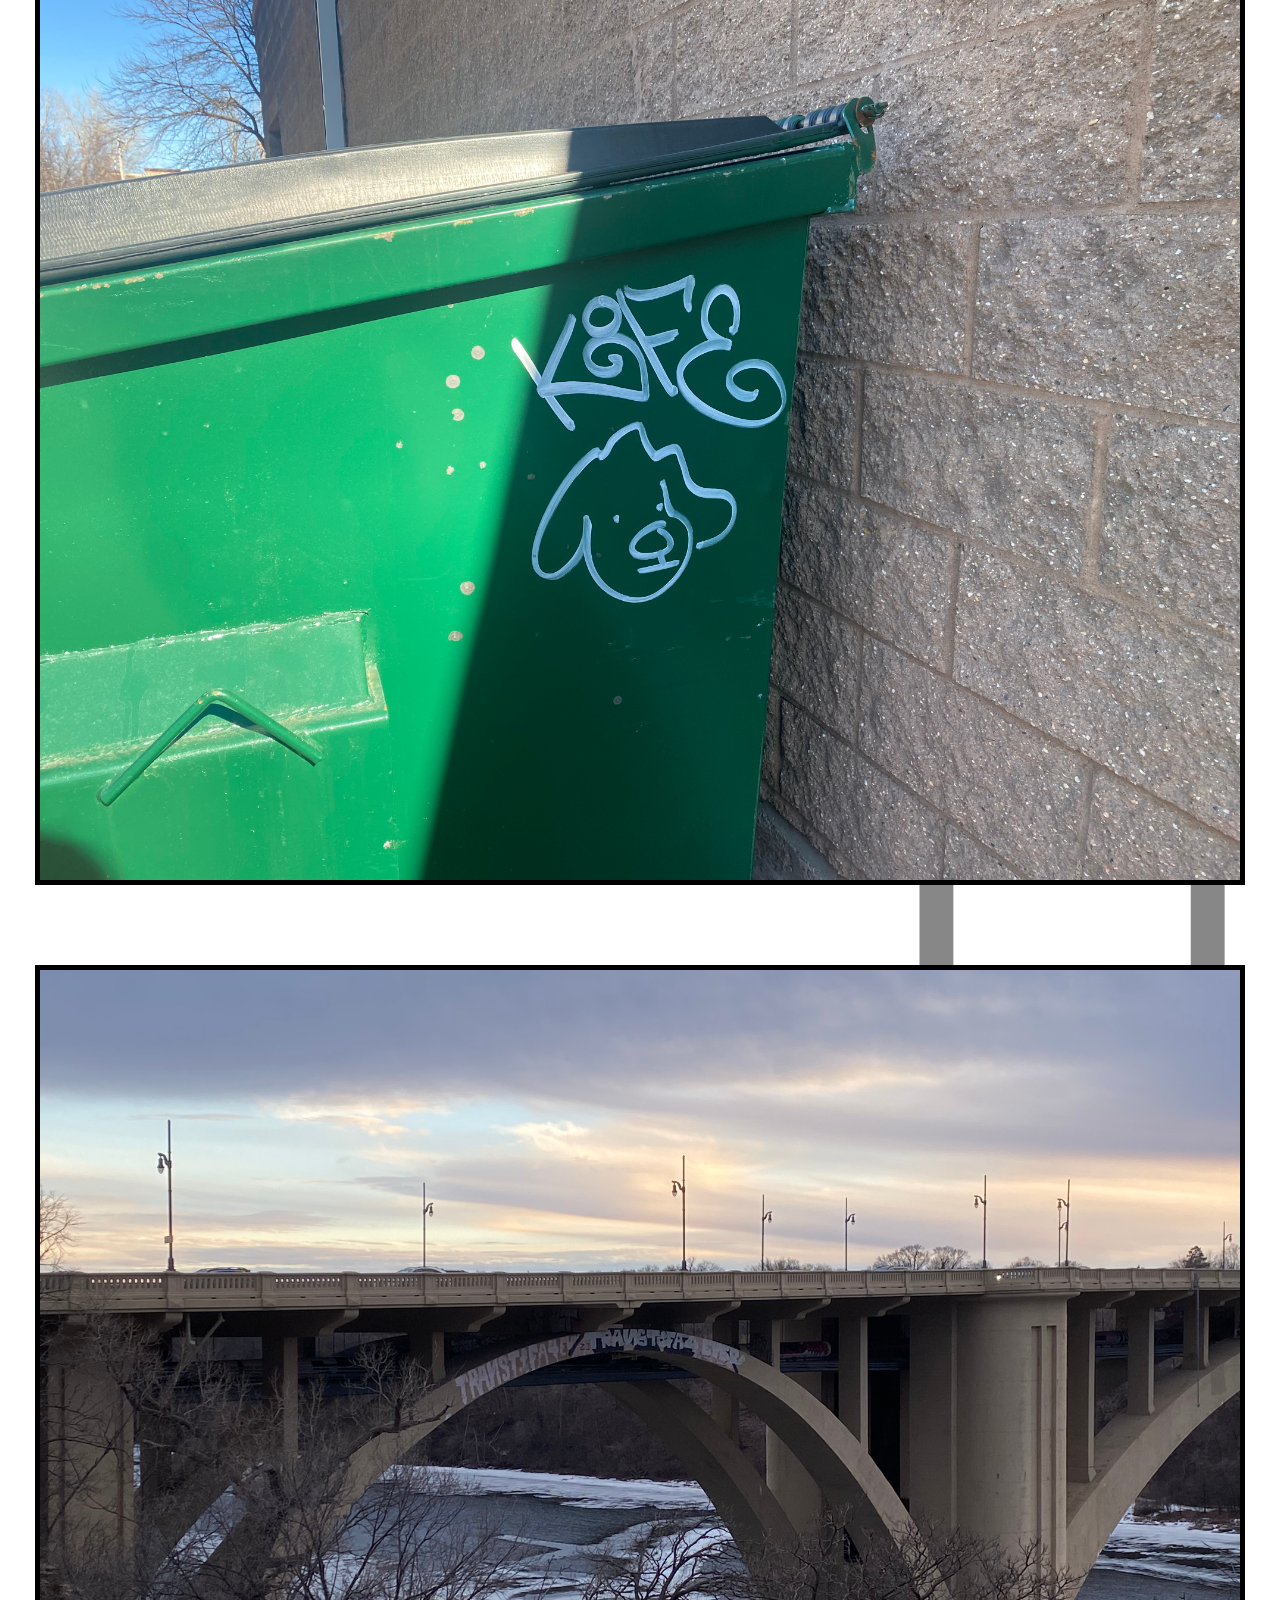
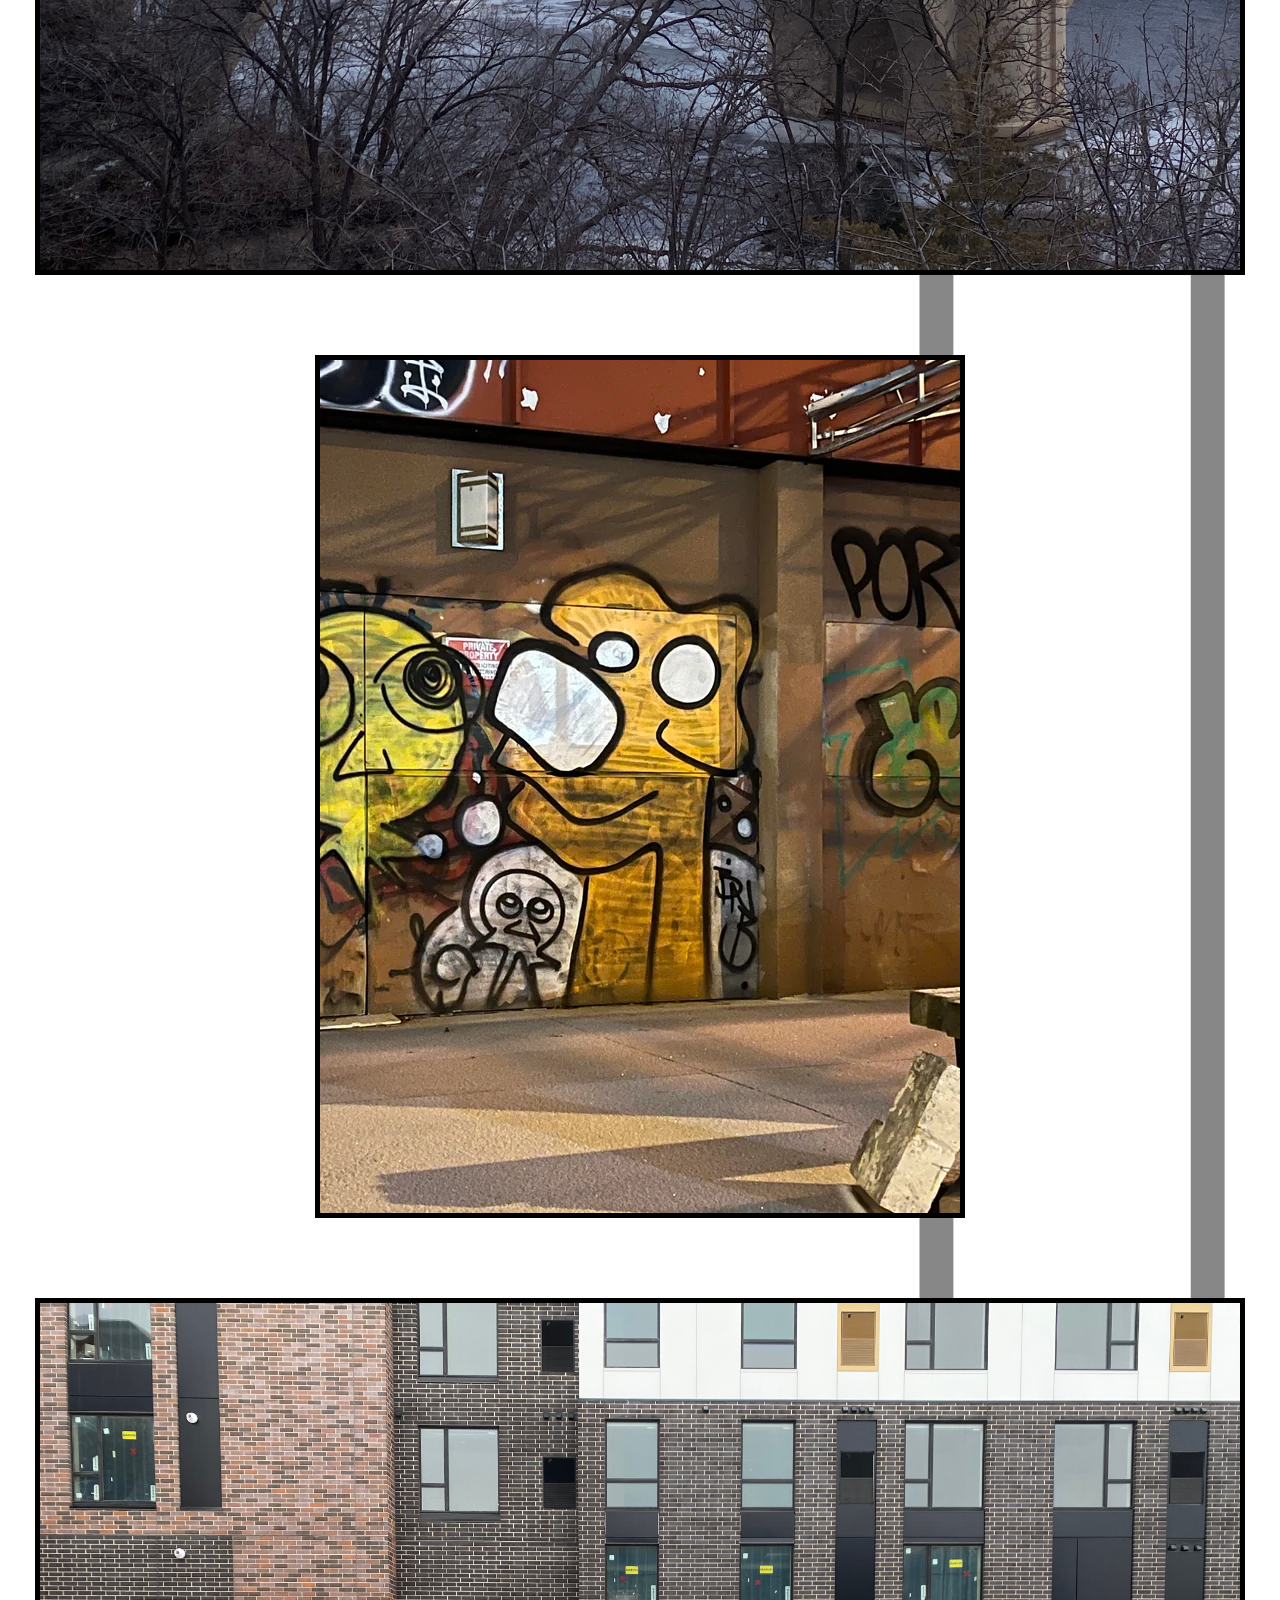
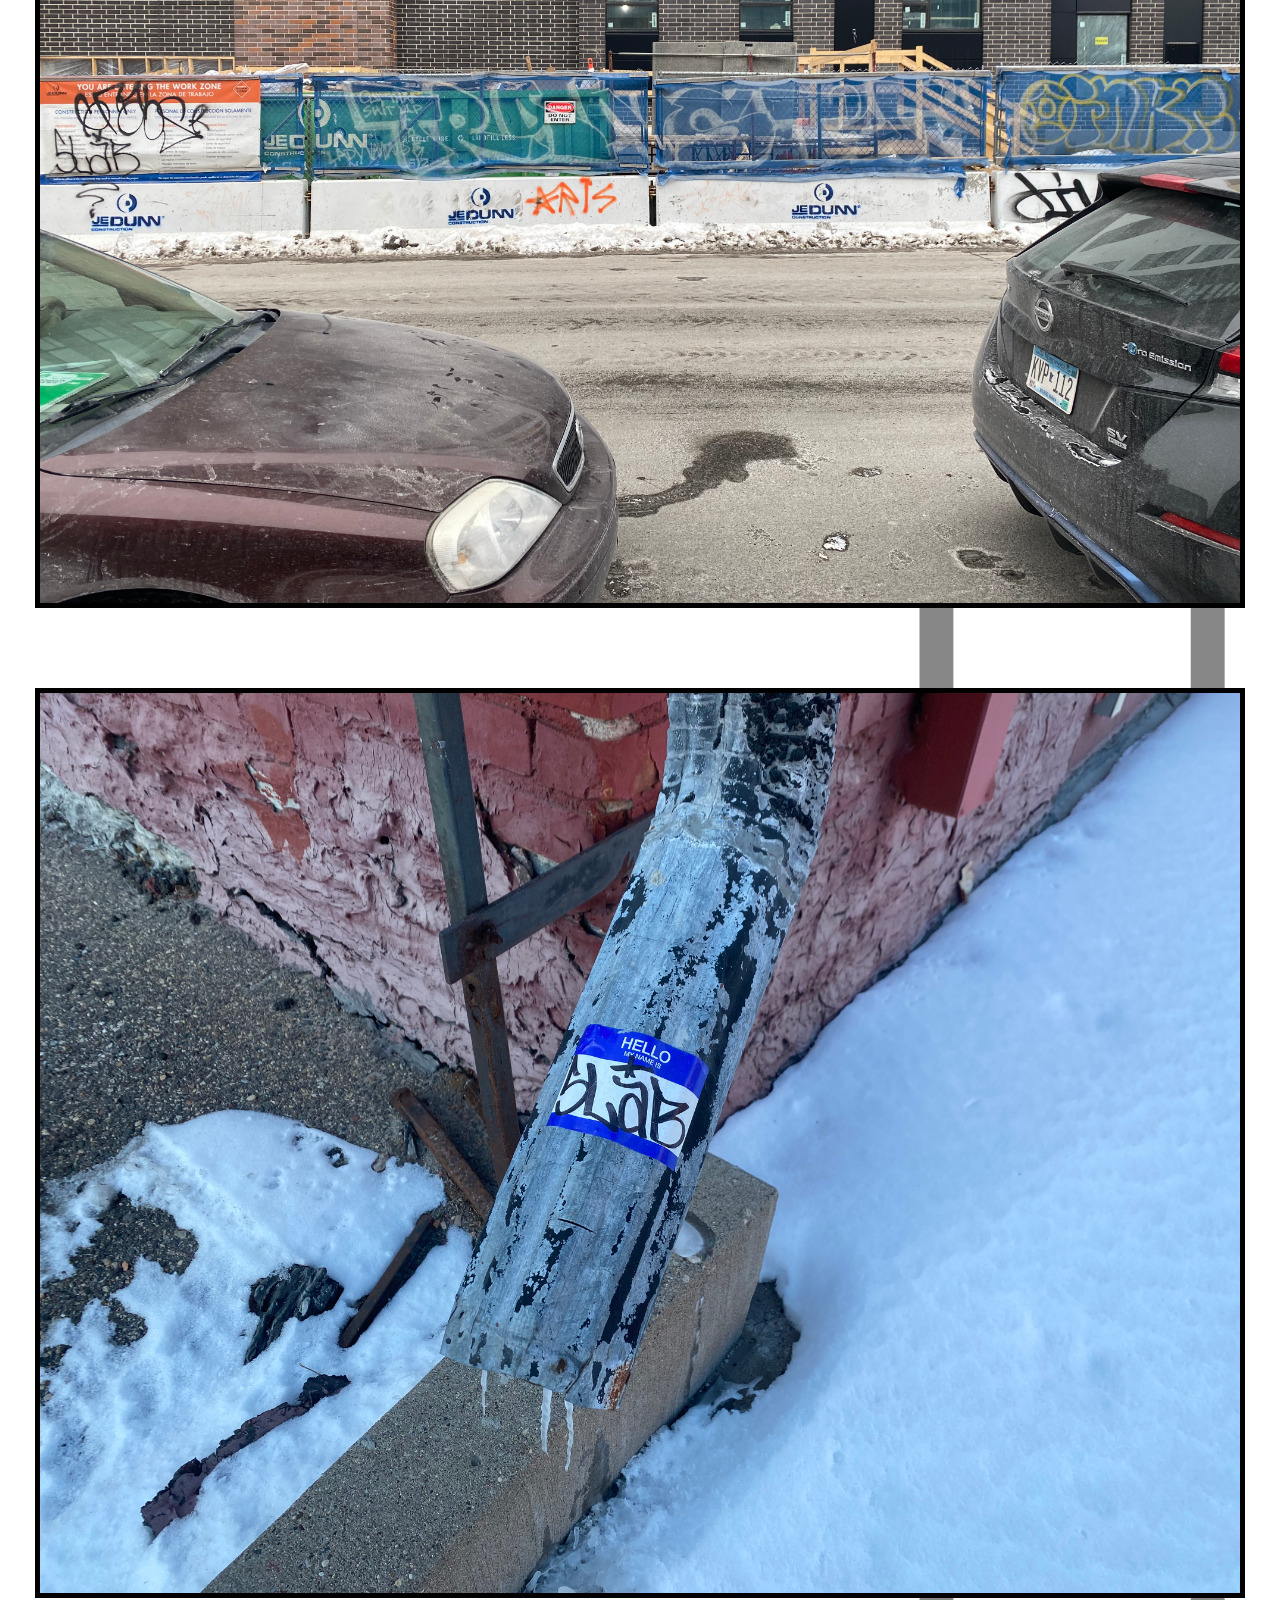
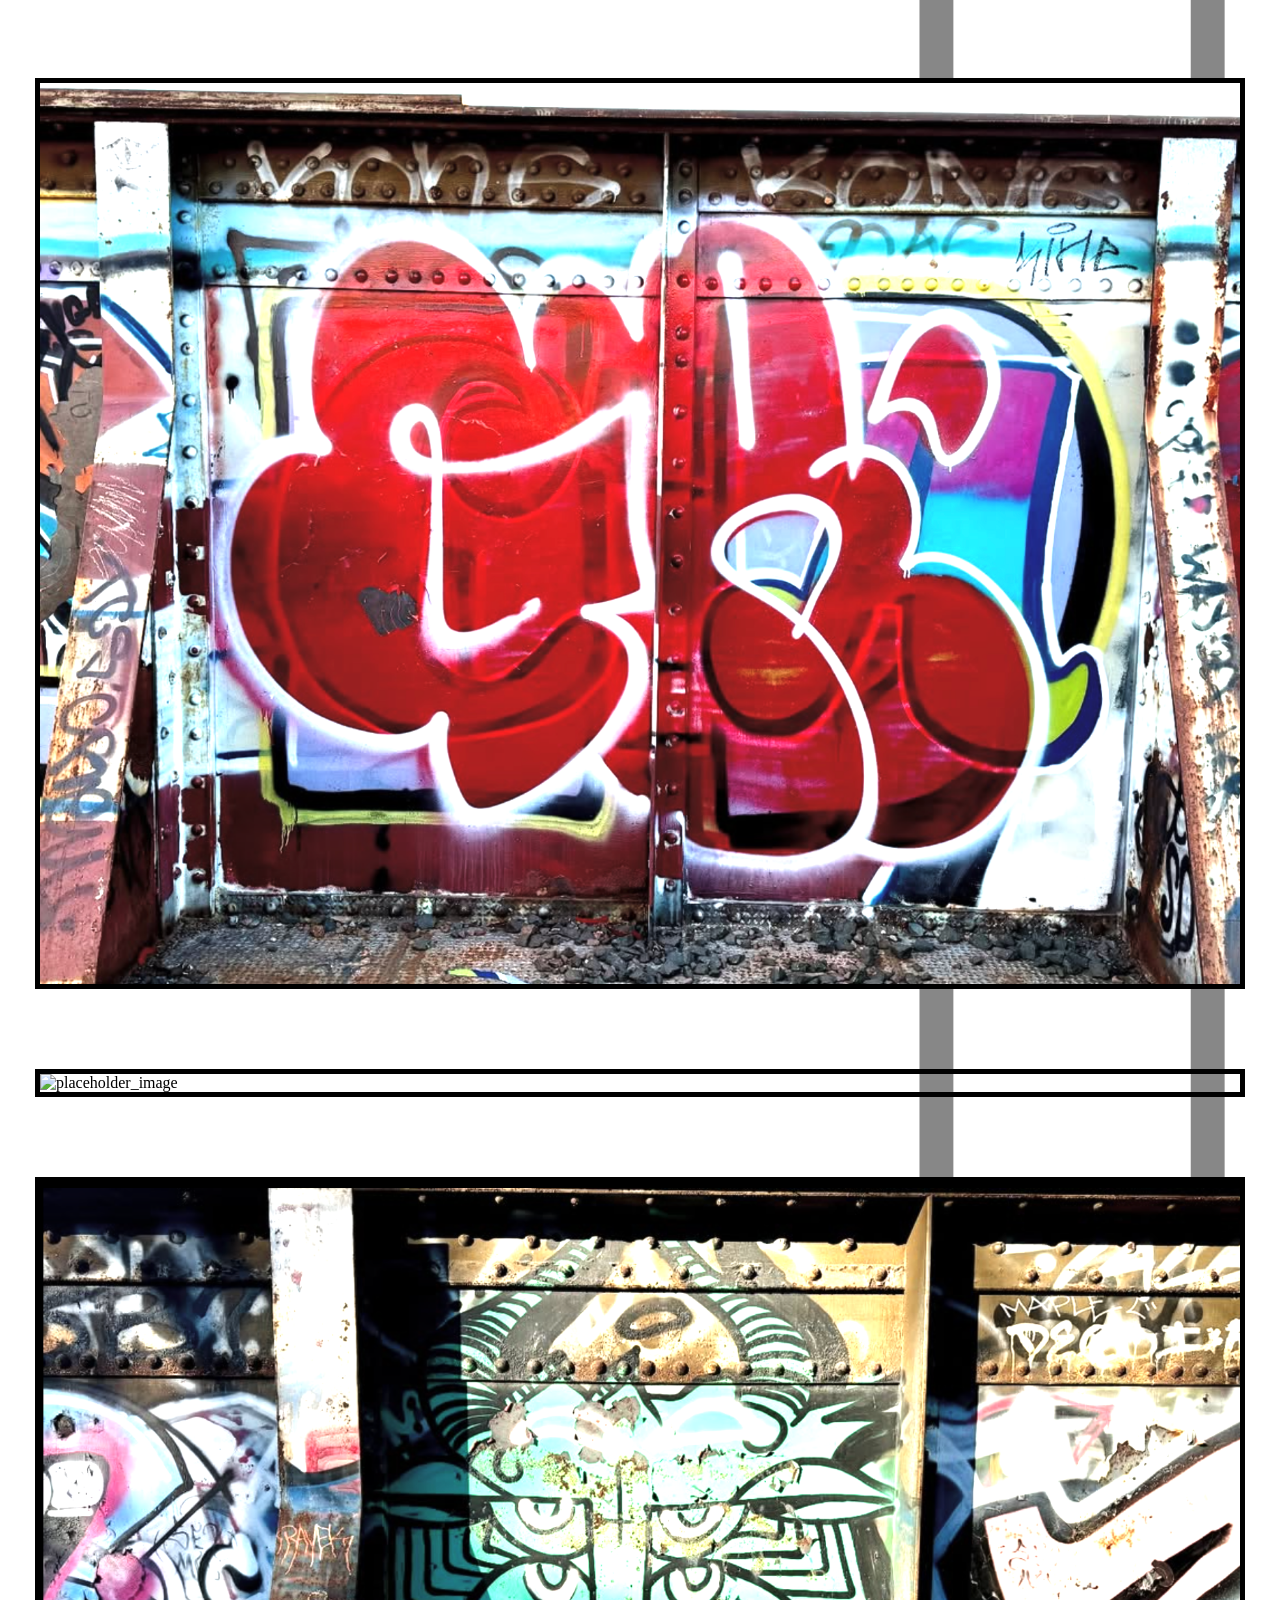
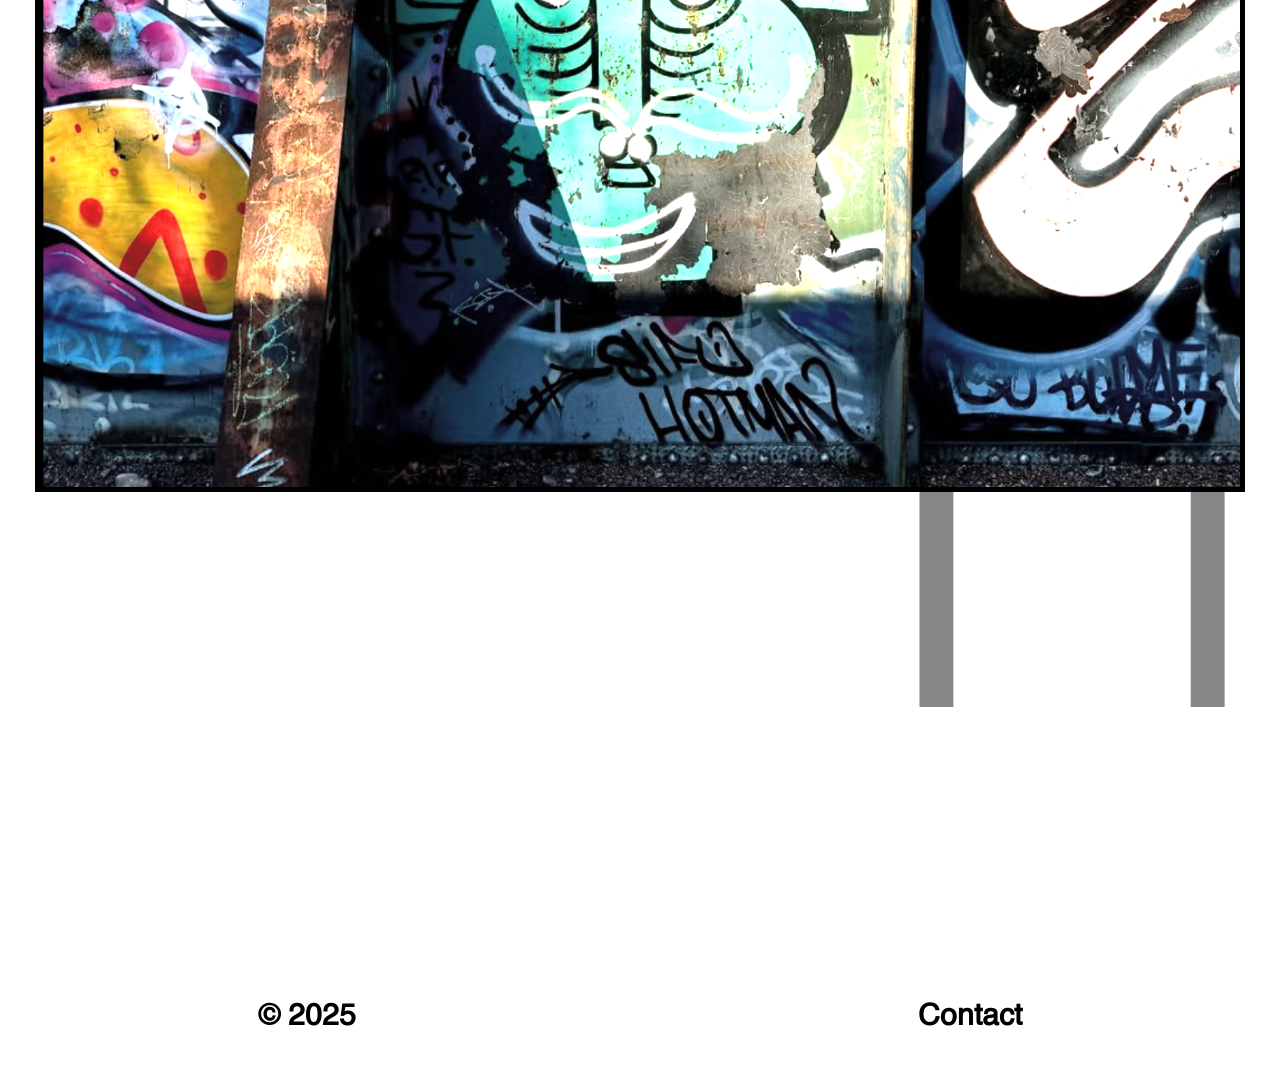
==== commit 487242de: "FInishing up" ====
--- a/Graffiti.html
+++ b/Graffiti.html
@@ -24,8 +24,27 @@
         </div>
         <div>
             <img class="graffitiimage" src="GRAFFITI ASSETS/graffitiimage2.jpeg" alt="placeholder_image">
-        </div><div>
+        </div>
+        <div>
             <img class="graffitiimage" src="GRAFFITI ASSETS/graffitiimage3.jpeg" alt="placeholder_image">
+        </div>
+        <div>
+            <img class="graffitiimage" src="GRAFFITI ASSETS/graffitiimage4.webp" alt="placeholder_image">
+        </div>
+        <div>
+            <img class="graffitiimage" src="GRAFFITI ASSETS/graffitiimage5.jpeg" alt="placeholder_image">
+        </div>
+        <div>
+            <img class="graffitiimage" src="GRAFFITI ASSETS/graffitiimage6.jpeg" alt="placeholder_image">
+        </div>
+        <div>
+            <img class="graffitiimage" src="GRAFFITI ASSETS/graffitiimage7.png" alt="placeholder_image">
+        </div>
+        <div>
+            <img class="graffitiimage" src="GRAFFITI ASSETS/graffitiimage8.png" alt="placeholder_image">
+        </div>
+        <div>
+            <img class="graffitiimage" src="GRAFFITI ASSETS/graffitiimage9.png" alt="placeholder_image">
         </div>
     </section>
     <footer>
--- a/stylepage.css
+++ b/stylepage.css
@@ -144,6 +144,14 @@
 }
 .Iletter3:hover{
     color: #FFD3B6;
+}
+
+.bosquetitle{
+    font-size: 200px;
+    font-variation-settings: 'wght'500;
+    margin-top: 50px;
+    margin-bottom: -35px;
+    margin-left: 70px;
 }
 
 
@@ -365,6 +373,15 @@
     font-weight: bold;
 }
 
+.bosquetext {
+    text-align: justify left;
+    font-size: 50px;
+    max-width: 900px;
+    letter-spacing: 5px;
+    padding-bottom: 20px;
+    margin-left: 80px;
+}
+
 
 
 
@@ -424,6 +441,7 @@
 
 
 
+
 .muralimage1{
     width: 787.5px;
     height: 787.5px;
@@ -451,7 +469,7 @@
 
 .muralslayout{
     display: flex;
-    gap: 200px;
+    gap: 100px;
     align-items: center;
     margin-bottom: 0px;
     padding-top: 0px;
@@ -461,16 +479,30 @@
 }
 .muraltext2{
     font-size: 40px;
-    margin-left: 300px;
-}
-.muralimage2{
-    width: 787.5px;
-    height: 787.5px;
-  }
+    margin-left: 100px;
+}
+
   .muralslayout2{
     display: flex;
-    gap: 400px;
+    gap: 300px;
     align-items: center;
     margin-bottom: 50px;
     padding-top: 50px;
-}+}
+.muralimage2{
+    margin-right: 60px;
+}
+
+
+.bosqueimage1 {
+    margin-left: auto;
+    margin-right: auto;
+    margin-bottom: 20px;
+  }
+  .bosqueimages {
+    display: flex;
+  }
+  .bosqueimages2 {
+    display: flex;
+  }
+
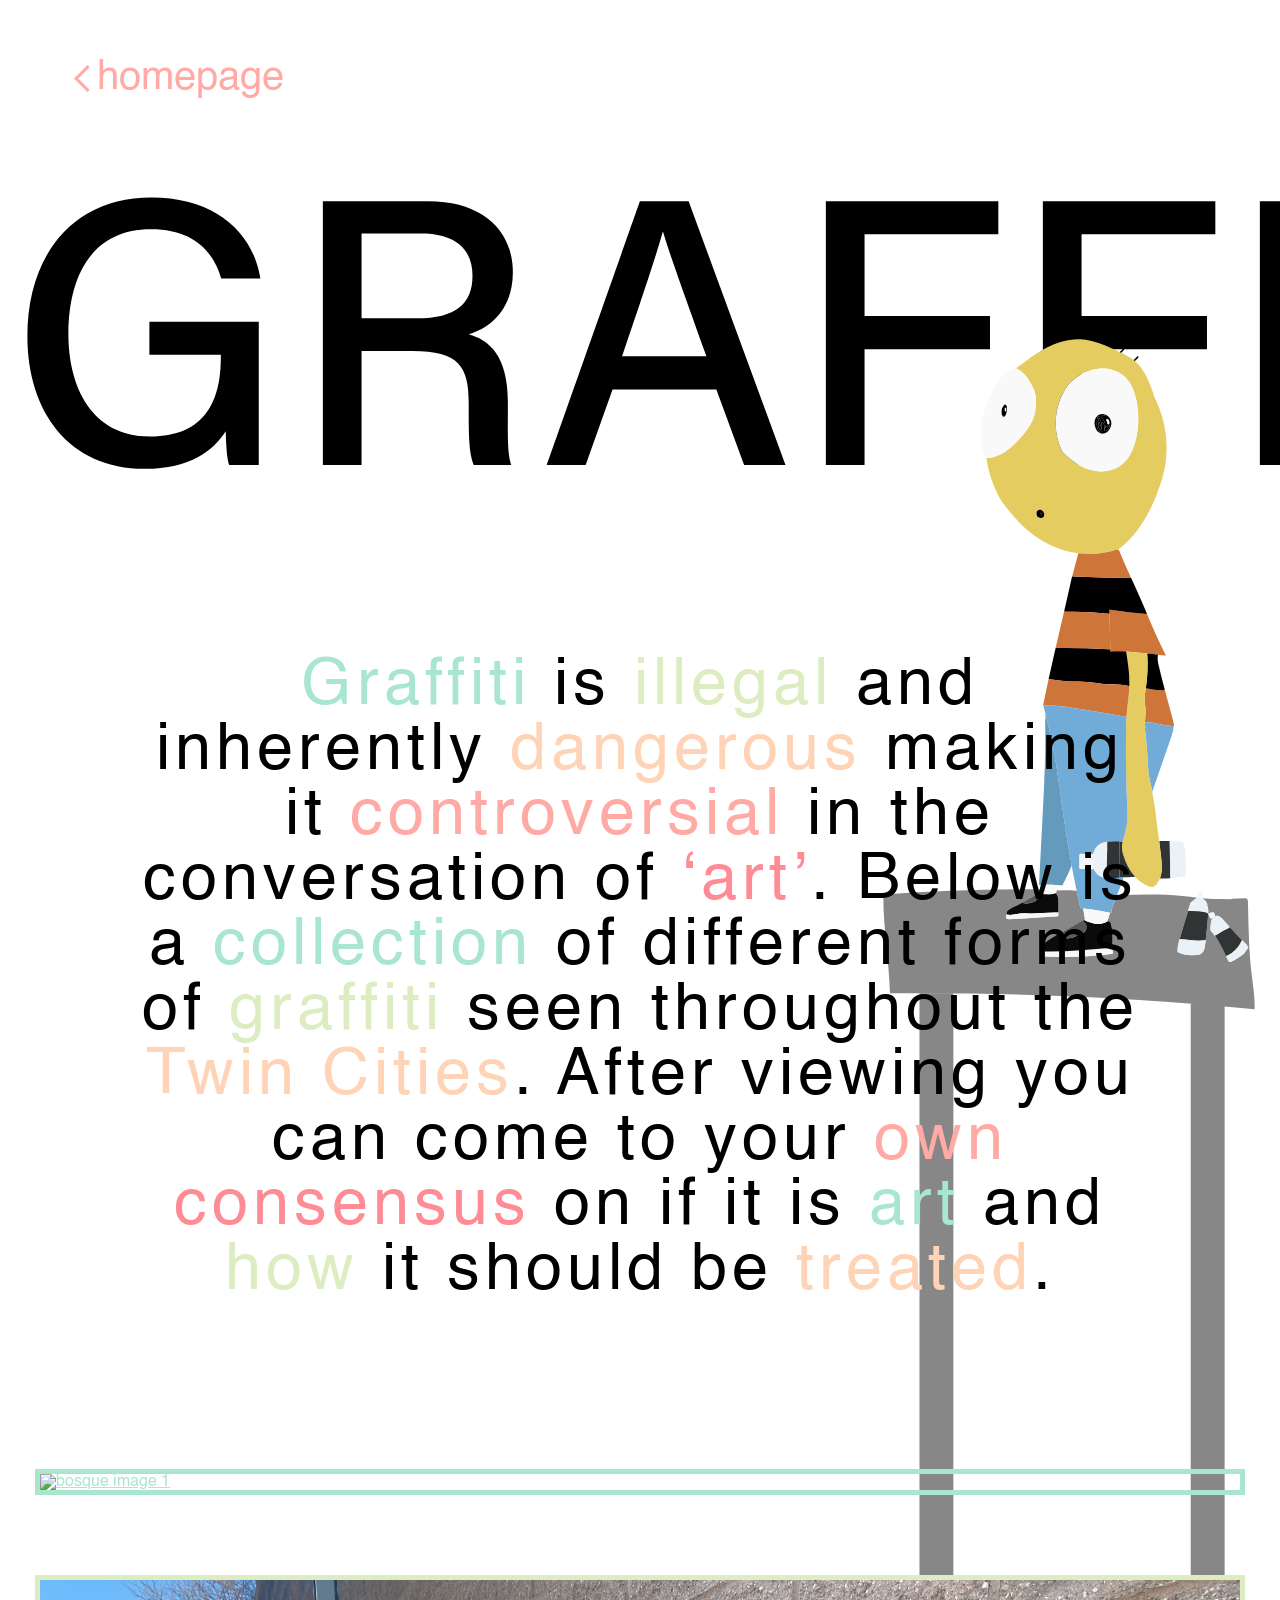
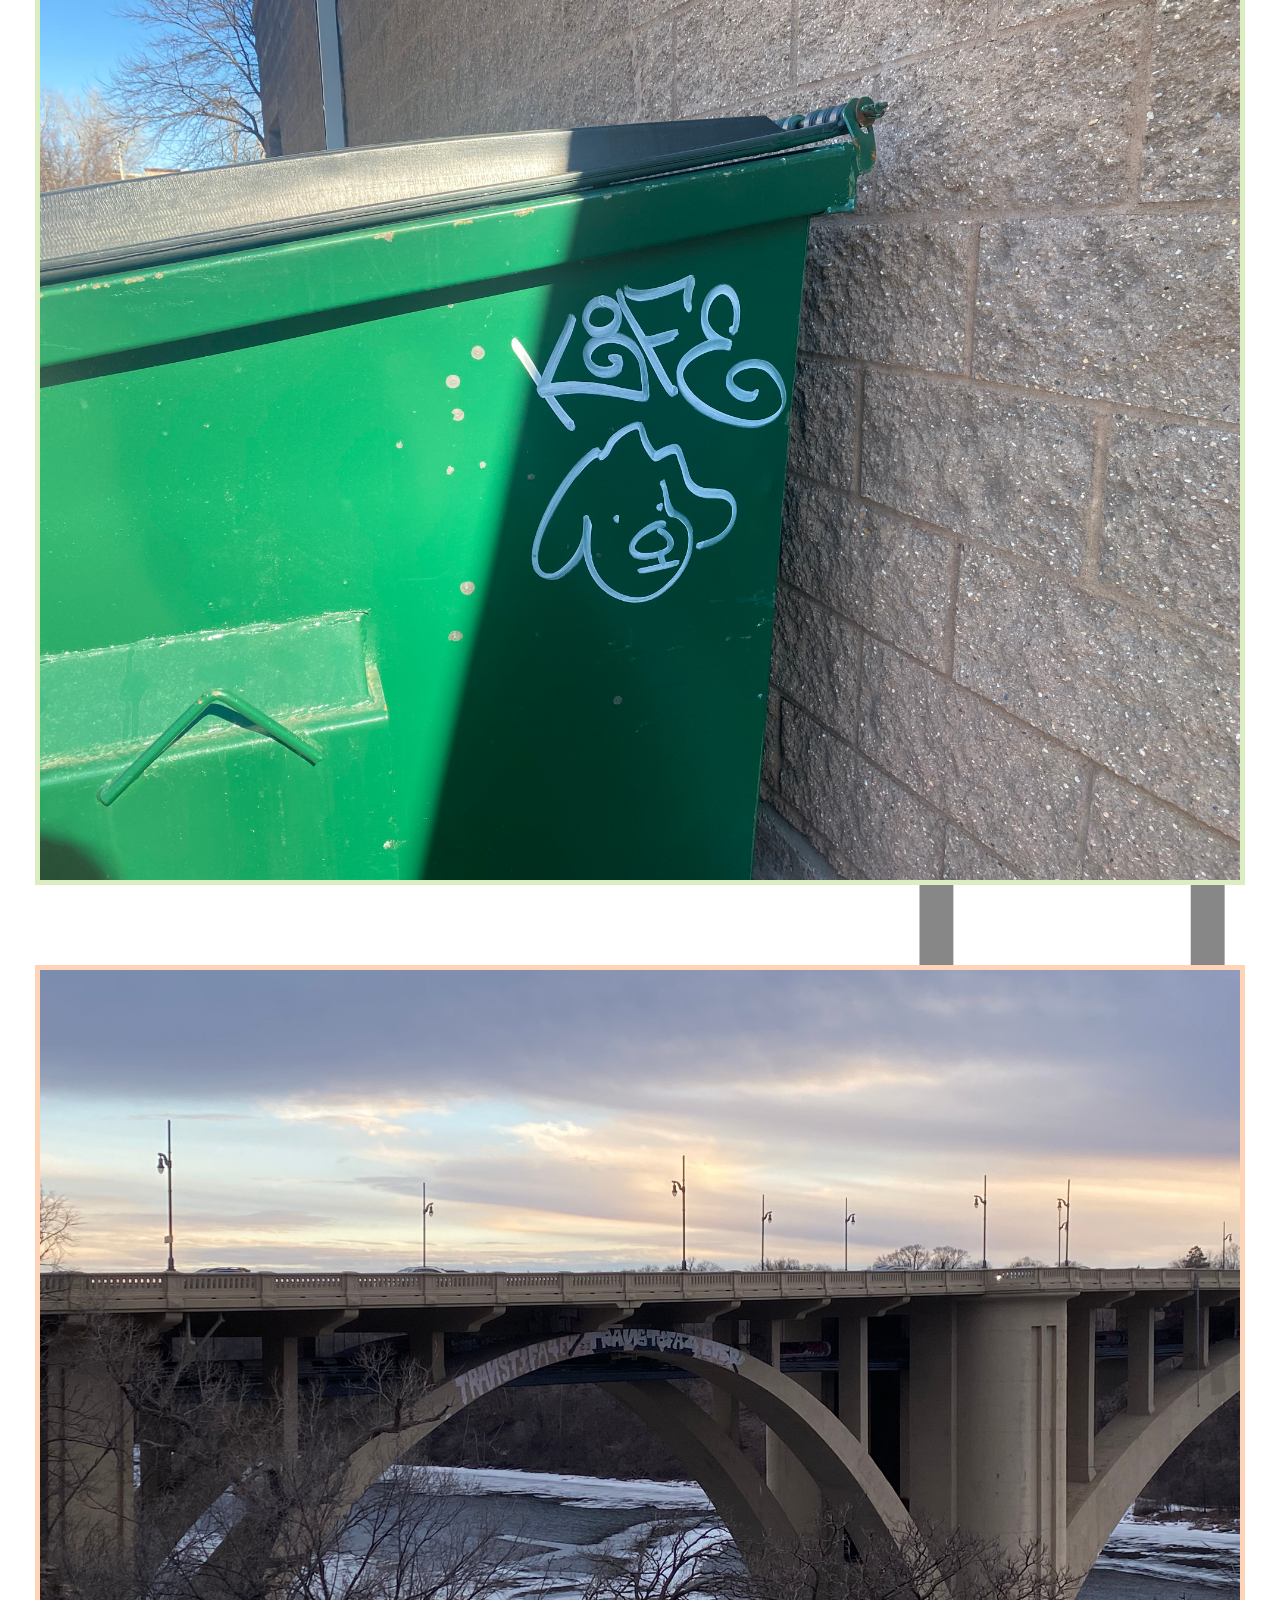
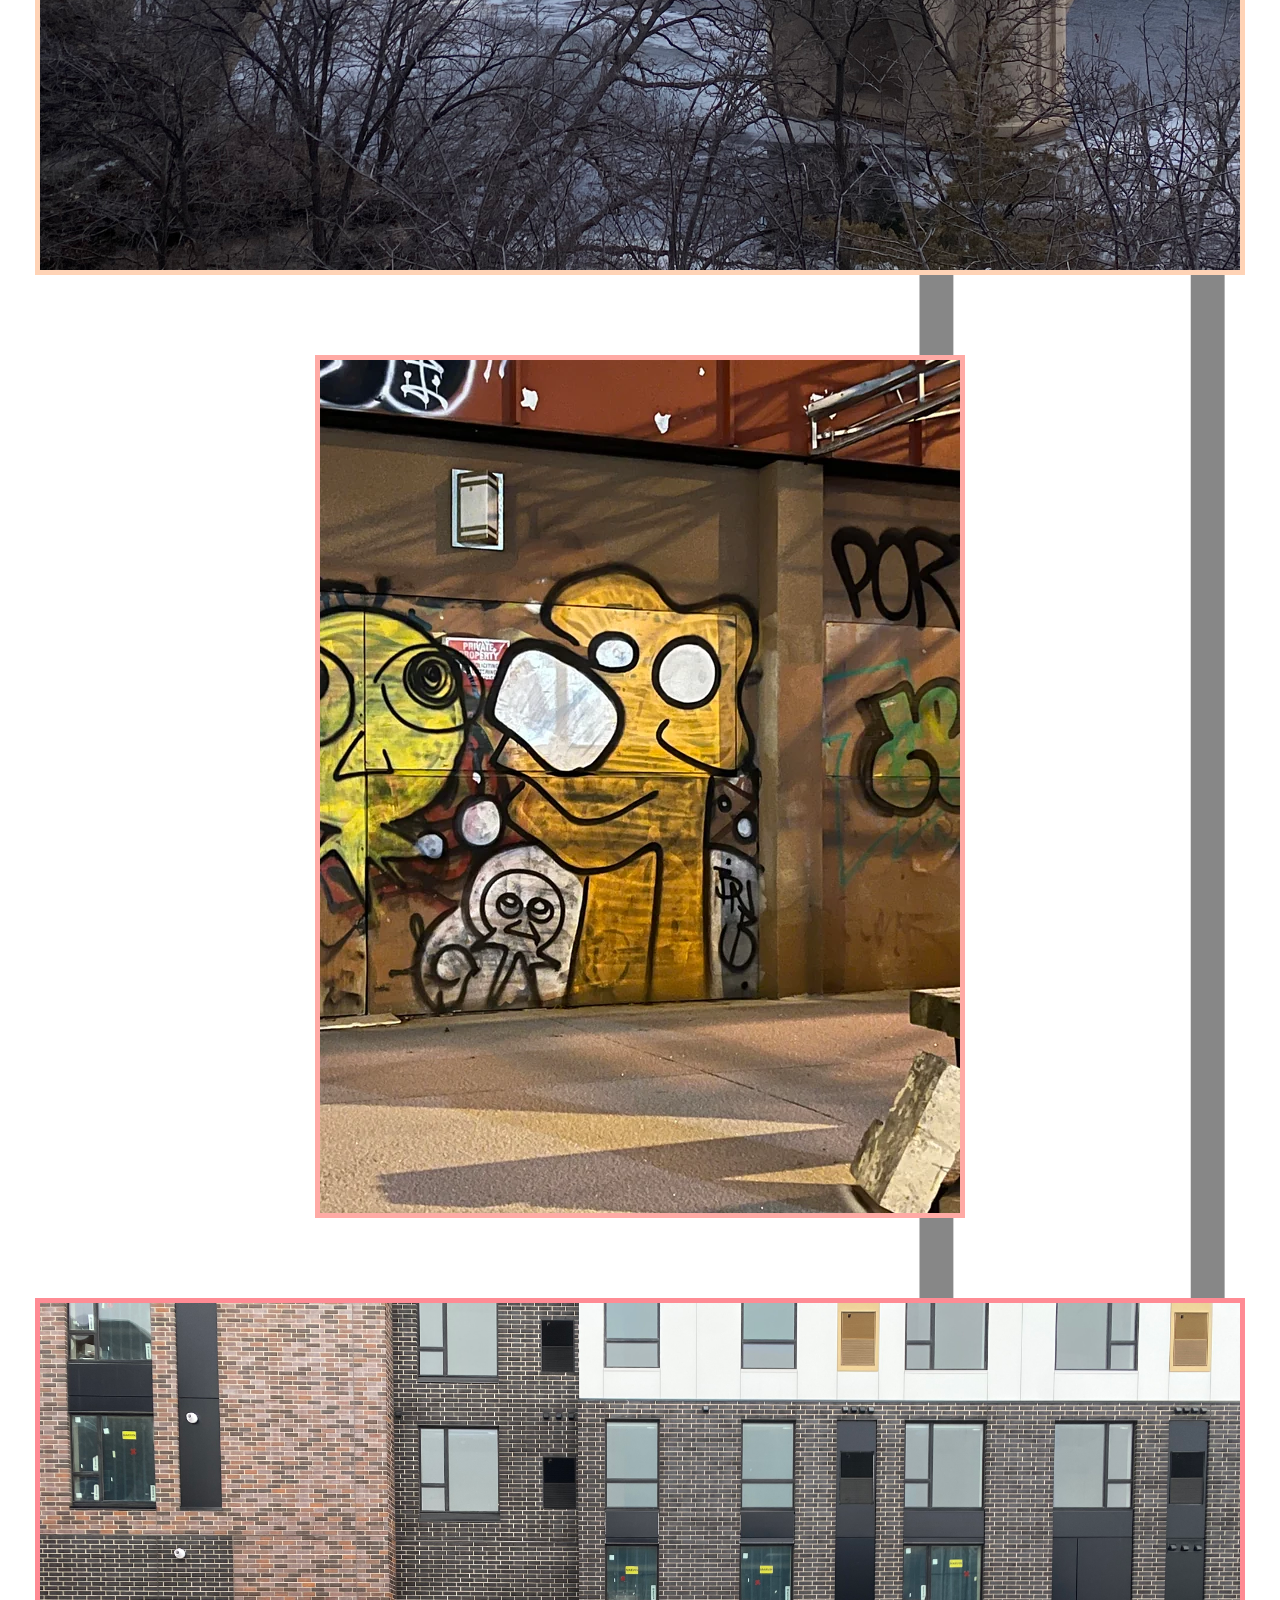
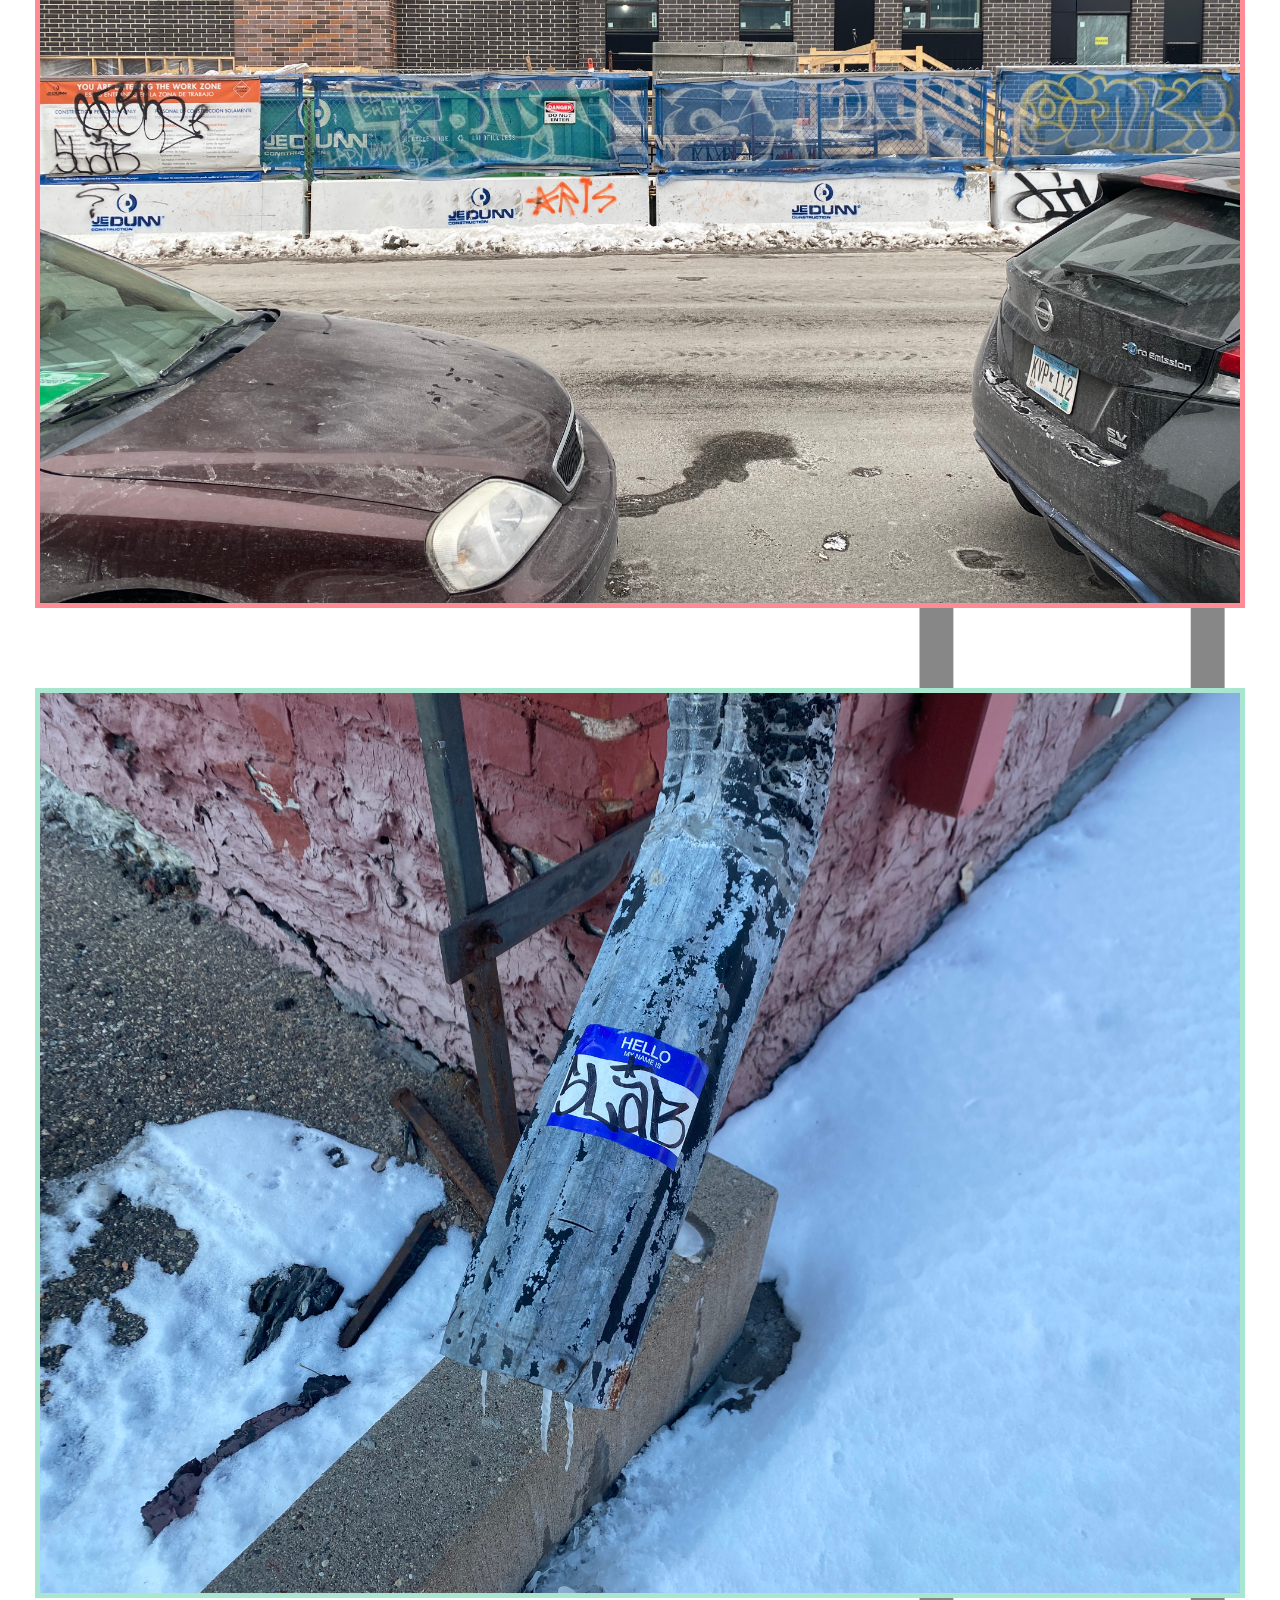
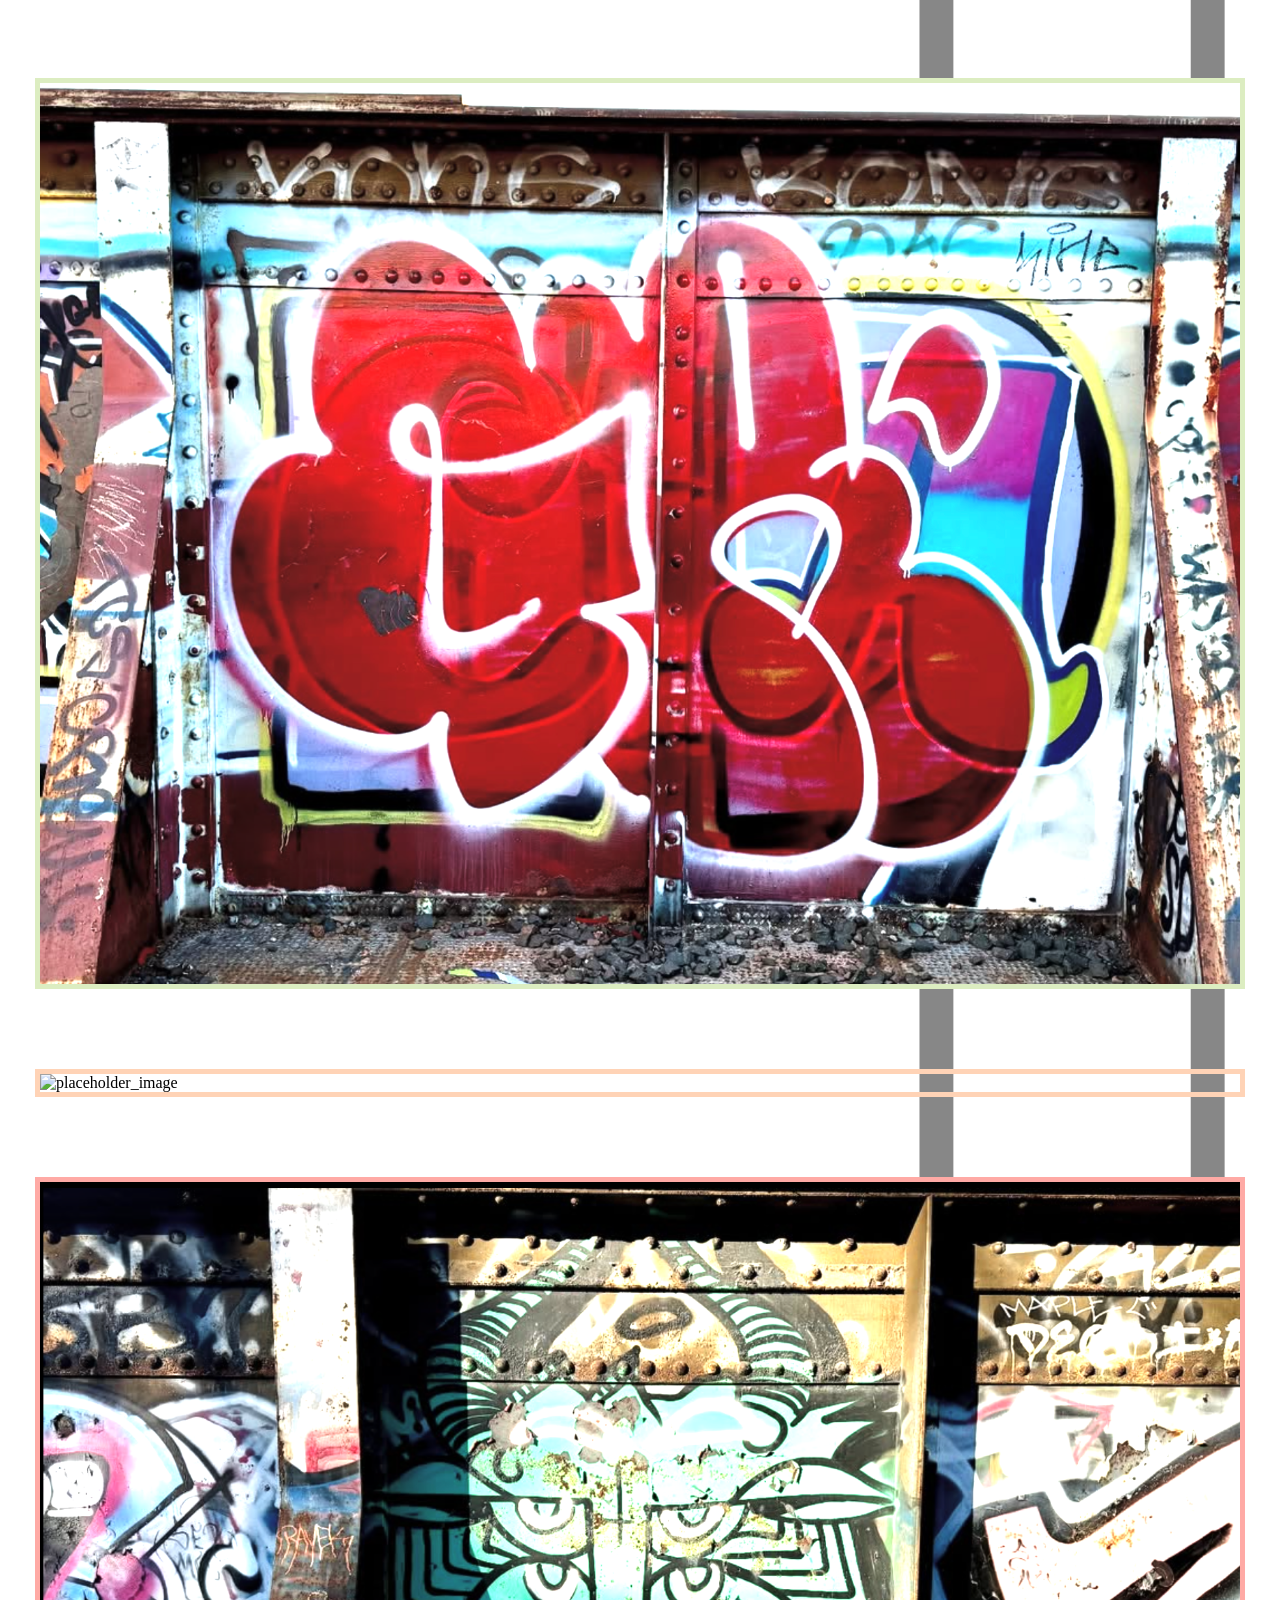
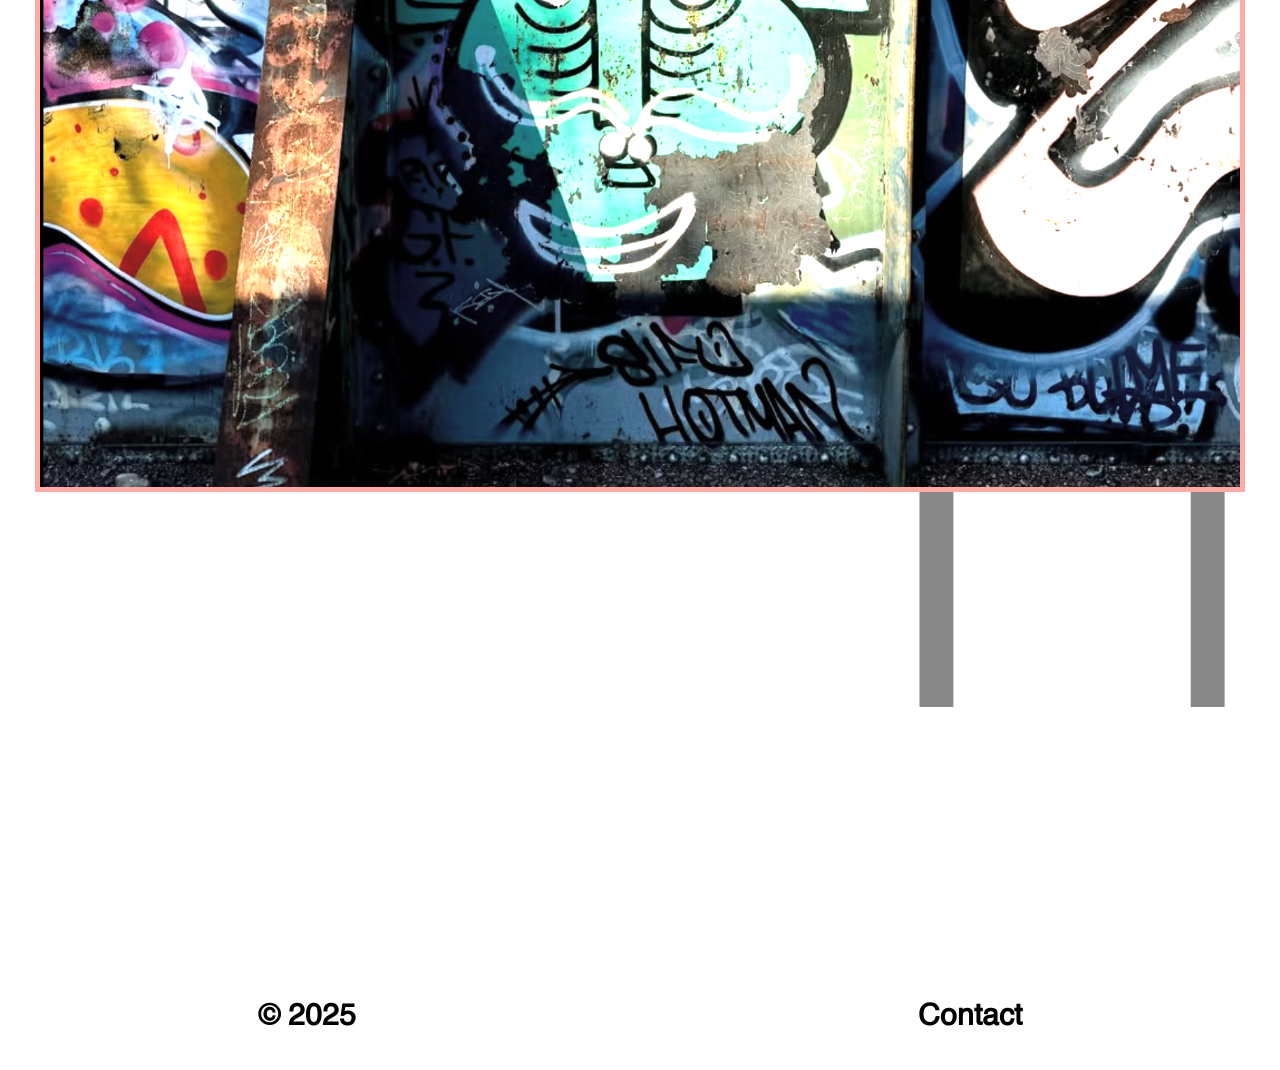
==== commit 26e4e566: "FINISHED FOR NOW" ====
--- a/Graffiti.html
+++ b/Graffiti.html
@@ -20,31 +20,31 @@
     </section>
     <section class="graffititext2">
         <div>
-            <a class="imagelink" href="Bosque.html"><img class="graffitiimage" src="GRAFFITI ASSETS/bosque1.png" alt="bosque image 1"></a>
+            <a class="imagelink" href="Bosque.html"><img class="graffitiimage1" src="GRAFFITI ASSETS/bosque1.png" alt="bosque image 1"></a>
         </div>
         <div>
-            <img class="graffitiimage" src="GRAFFITI ASSETS/graffitiimage2.jpeg" alt="placeholder_image">
+            <a class="graffitilink2" href="Under Construction.html"><img class="graffitiimage2" src="GRAFFITI ASSETS/graffitiimage2.jpeg" alt="placeholder_image"></a>
         </div>
         <div>
-            <img class="graffitiimage" src="GRAFFITI ASSETS/graffitiimage3.jpeg" alt="placeholder_image">
+            <img class="graffitiimage3" src="GRAFFITI ASSETS/graffitiimage3.jpeg" alt="placeholder_image">
         </div>
         <div>
-            <img class="graffitiimage" src="GRAFFITI ASSETS/graffitiimage4.webp" alt="placeholder_image">
+            <img class="graffitiimage4" src="GRAFFITI ASSETS/graffitiimage4.webp" alt="placeholder_image">
         </div>
         <div>
-            <img class="graffitiimage" src="GRAFFITI ASSETS/graffitiimage5.jpeg" alt="placeholder_image">
+            <img class="graffitiimage5" src="GRAFFITI ASSETS/graffitiimage5.jpeg" alt="placeholder_image">
         </div>
         <div>
-            <img class="graffitiimage" src="GRAFFITI ASSETS/graffitiimage6.jpeg" alt="placeholder_image">
+            <img class="graffitiimage6" src="GRAFFITI ASSETS/graffitiimage6.jpeg" alt="placeholder_image">
         </div>
         <div>
-            <img class="graffitiimage" src="GRAFFITI ASSETS/graffitiimage7.png" alt="placeholder_image">
+            <img class="graffitiimage7" src="GRAFFITI ASSETS/graffitiimage7.png" alt="placeholder_image">
         </div>
         <div>
-            <img class="graffitiimage" src="GRAFFITI ASSETS/graffitiimage8.png" alt="placeholder_image">
+            <img class="graffitiimage8" src="GRAFFITI ASSETS/graffitiimage8.png" alt="placeholder_image">
         </div>
         <div>
-            <img class="graffitiimage" src="GRAFFITI ASSETS/graffitiimage9.png" alt="placeholder_image">
+            <img class="graffitiimage9" src="GRAFFITI ASSETS/graffitiimage9.png" alt="placeholder_image">
         </div>
     </section>
     <footer>
--- a/stylepage.css
+++ b/stylepage.css
@@ -43,6 +43,12 @@
 
 .muralssection{
     padding-top: 0px;
+}
+.bosquetag{
+    position: absolute;
+    top: 200px;
+    left: 1000px;
+    width: 40%;
 }
 
 
@@ -152,7 +158,30 @@
     margin-top: 50px;
     margin-bottom: -35px;
     margin-left: 70px;
-}
+    position: relative;
+}
+
+.Bletter3:hover{
+    color: #A8E6CF;
+}
+.Oletter3:hover{
+    color: #DCEDC1;
+}
+.Sletter3:hover{
+    color: #FFD3B6;
+}
+.Qletter3:hover{
+    color: #FFAAA5;
+}
+.Uletter3:hover{
+    color: #FF8B94;
+}
+.Eletter3:hover{
+    color: #A8E6CF;
+}
+
+
+
 
 
 
@@ -365,7 +394,8 @@
 .howword:hover {
     color: #FFD3B6;
     font-weight: bold;
-}.treatedword {
+}
+.treatedword {
     color: #FFD3B6;
 }
 .treatedword:hover {
@@ -379,7 +409,43 @@
     max-width: 900px;
     letter-spacing: 5px;
     padding-bottom: 20px;
-    margin-left: 80px;
+    margin-left: 90px;
+    position: relative;
+}
+.graffitiartist {
+    color: #A8E6CF;
+}
+.graffitiartist:hover {
+    color: #DCEDC1;
+    font-weight: bold;
+}
+.BOSQUEword {
+    color: #DCEDC1;
+}
+.BOSQUEword:hover {
+    color: #FFD3B6;
+    font-weight: bold;
+}
+.quicktagsword {
+    color: #FFD3B6;
+}
+.quicktagsword:hover {
+    color: #FFAAA5;
+    font-weight: bold;
+}
+.largescaleword {
+    color: #FFAAA5;
+}
+.largescaleword:hover {
+    color: #FF8B94;
+    font-weight: bold;
+}
+.uniqueword {
+    color: #FF8B94;
+}
+.uniqueword:hover {
+    color: #A8E6CF;
+    font-weight: bold;
 }
 
 
@@ -412,6 +478,16 @@
     font-weight: bolder;
 }
 
+.footerlink2{
+    text-decoration: none;
+    color: black;
+    margin-top: 330px;
+}
+.footerlink2:hover{
+    color: #FF8B94;
+    font-weight: bolder;
+}
+
 .home{
     text-decoration: none;
     color: #FFAAA5;
@@ -448,21 +524,114 @@
     margin-left: 70px;
   }
 
-.graffitiimage{
-    size: 100%;
-    max-width: 1200px;
-    margin-left: auto;
-    margin-right: auto;
-    display: block;
-    margin-bottom: 80px;
-    border: solid;
-    border-width: 5px;
+.graffitiimage1{
+    size: 100%;
+    max-width: 1200px;
+    margin-left: auto;
+    margin-right: auto;
+    display: block;
+    margin-bottom: 80px;
+    border: solid;
+    border-width: 5px;
+}
+.graffitiimage2{
+    size: 100%;
+    max-width: 1200px;
+    margin-left: auto;
+    margin-right: auto;
+    display: block;
+    margin-bottom: 80px;
+    border: solid;
+    border-width: 5px;
+}
+.graffitilink2{
+    color: #DCEDC1;
+}
+.graffitilink2:hover{
+    color: #FFD3B6;
+}
+.graffitiimage3{
+    size: 100%;
+    max-width: 1200px;
+    margin-left: auto;
+    margin-right: auto;
+    display: block;
+    margin-bottom: 80px;
+    border: solid;
+    border-width: 5px;
+    border-color: #FFD3B6;
+}
+.graffitiimage4{
+    size: 100%;
+    max-width: 1200px;
+    margin-left: auto;
+    margin-right: auto;
+    display: block;
+    margin-bottom: 80px;
+    border: solid;
+    border-width: 5px;
+    border-color: #FFAAA5;
+}
+.graffitiimage5{
+    size: 100%;
+    max-width: 1200px;
+    margin-left: auto;
+    margin-right: auto;
+    display: block;
+    margin-bottom: 80px;
+    border: solid;
+    border-width: 5px;
+    border-color: #FF8B94;
+}
+.graffitiimage6{
+    size: 100%;
+    max-width: 1200px;
+    margin-left: auto;
+    margin-right: auto;
+    display: block;
+    margin-bottom: 80px;
+    border: solid;
+    border-width: 5px;
+    border-color: #A8E6CF;
+}
+.graffitiimage7{
+    size: 100%;
+    max-width: 1200px;
+    margin-left: auto;
+    margin-right: auto;
+    display: block;
+    margin-bottom: 80px;
+    border: solid;
+    border-width: 5px;
+    border-color: #DCEDC1;
+}
+.graffitiimage8{
+    size: 100%;
+    max-width: 1200px;
+    margin-left: auto;
+    margin-right: auto;
+    display: block;
+    margin-bottom: 80px;
+    border: solid;
+    border-width: 5px;
+    border-color: #FFD3B6;
+}
+.graffitiimage9{
+    size: 100%;
+    max-width: 1200px;
+    margin-left: auto;
+    margin-right: auto;
+    display: block;
+    margin-bottom: 80px;
+    border: solid;
+    border-width: 5px;
+    border-color: #FFAAA5;
 }
 .imagelink{
-    color: black;
+    color: #A8E6CF;
 }
 .imagelink:hover{
-    color: #A8E6CF;
+    color: #DCEDC1;
 }
 
 
@@ -491,6 +660,15 @@
 }
 .muralimage2{
     margin-right: 60px;
+}
+
+.gretamclain{
+    text-decoration: none;
+    color: #DCEDC1;
+}
+.gretamclain:hover{
+    font-weight: bolder;
+    color: #FFD3B6;
 }
 
 
@@ -506,3 +684,10 @@
     display: flex;
   }
 
+.construction{
+    background-image: url(OTHER\ ASSESTS/underconstruction.svg);
+    background-repeat: no-repeat;
+    background-position: center;
+    background-attachment: fixed;
+}
+
